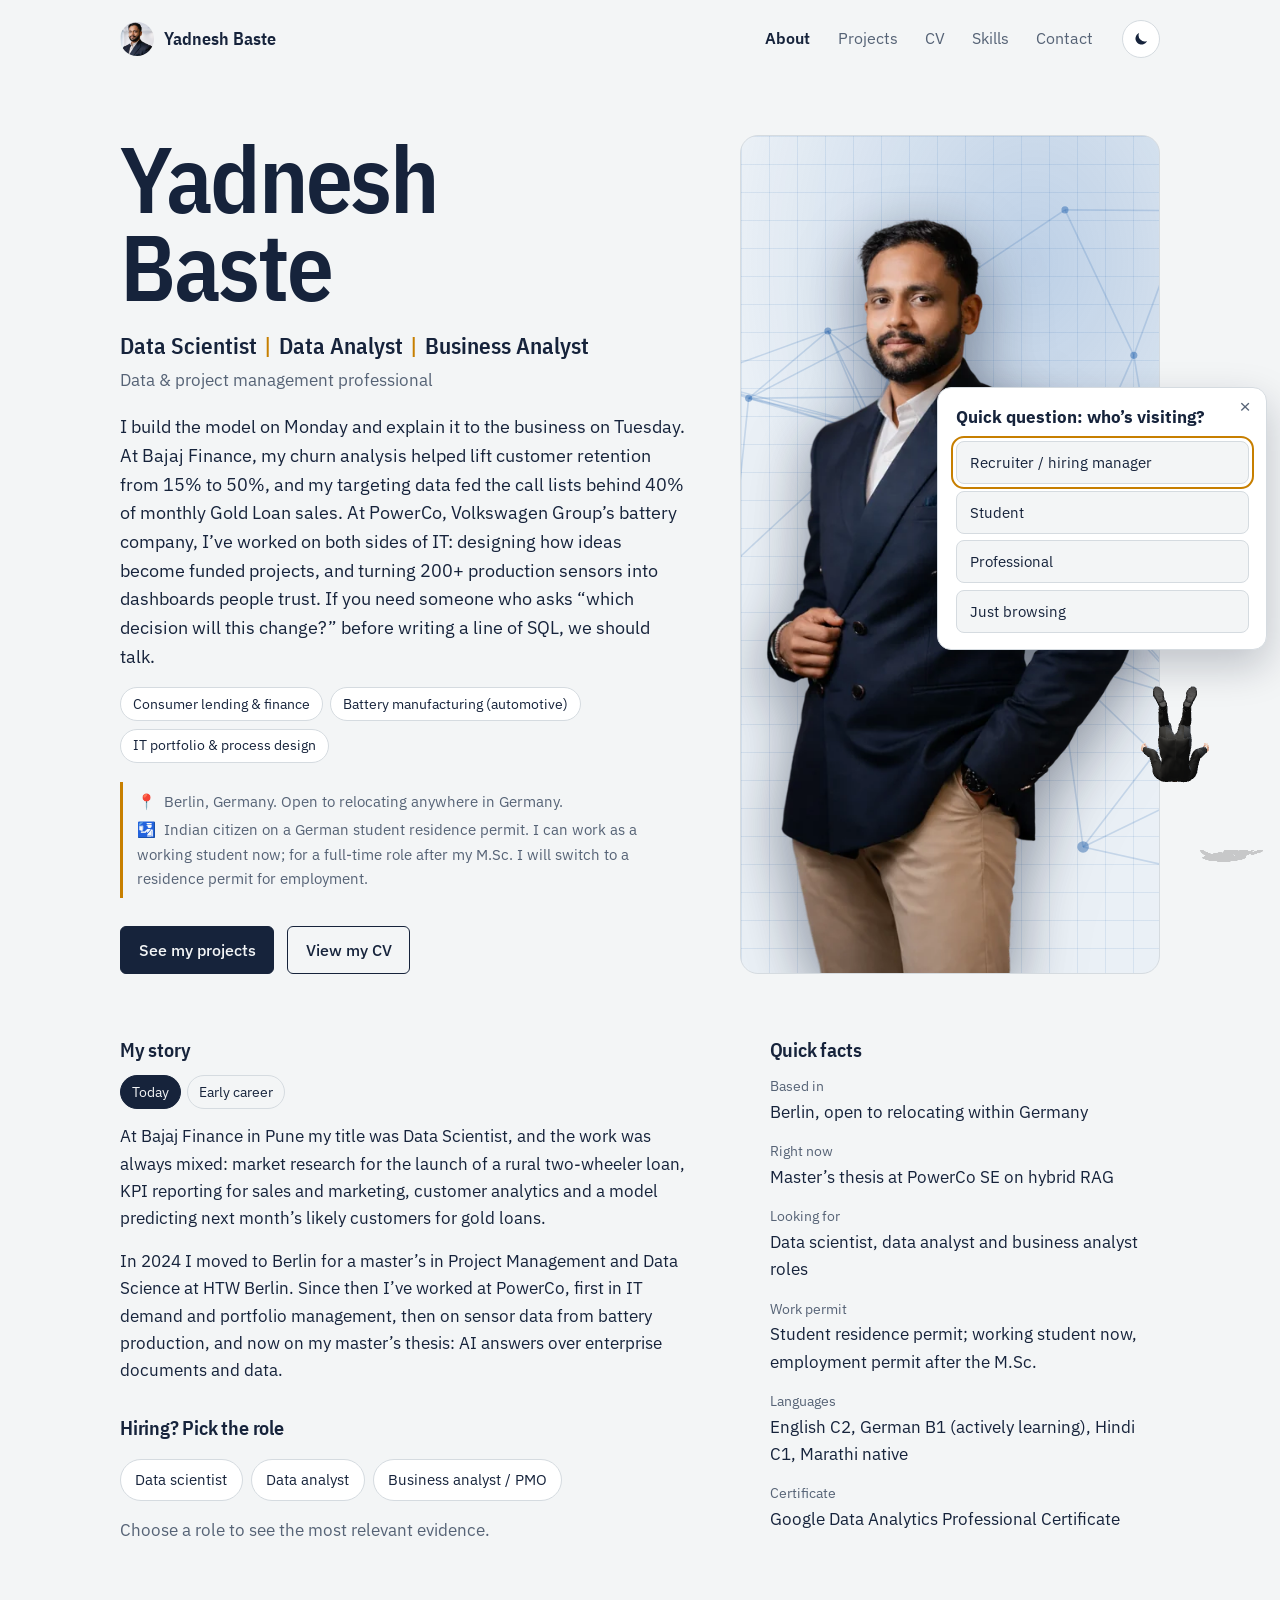
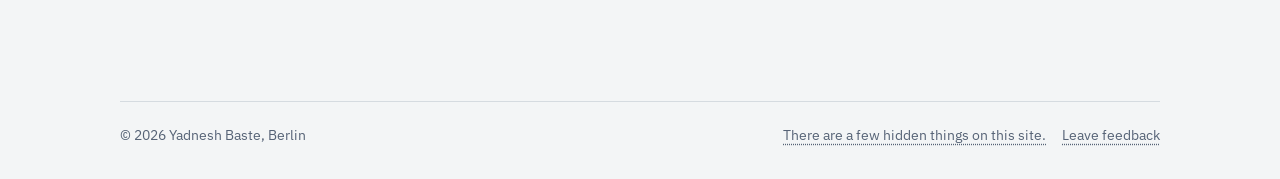
==== index.html @ 6037efb9 "Add files via upload" ====
<!doctype html>
<!--
   __   __ ___
   \ \ / /| _ )   yadnesh-baste.github.io
    \ V / | _ \   Designed and owned by Yadnesh Baste, Berlin, 2026.
     |_|  |___/   Curious? Press the backtick key ( ` ) on the page.
-->
<html lang="en">
<head>
<meta name="author" content="Yadnesh Baste">
<meta charset="utf-8">
<meta name="viewport" content="width=device-width, initial-scale=1, viewport-fit=cover">
<title>Yadnesh Baste – Data Scientist, Data Analyst, Business Analyst | Berlin</title>
<meta name="description" content="Portfolio of Yadnesh Baste: data analysis, machine learning and process design projects with code and case studies.">
<meta property="og:title" content="Yadnesh Baste – Data Scientist | Data & PM professional">
<meta property="og:description" content="Case studies in manufacturing quality, customer retention and IT process design.">
<link rel="icon" href="assets/yadnesh.jpg" type="image/jpeg">
<script src="assets/theme.js"></script>
<link rel="preconnect" href="https://fonts.googleapis.com"><link rel="preconnect" href="https://fonts.gstatic.com" crossorigin>
<link href="https://fonts.googleapis.com/css2?family=IBM+Plex+Sans+Condensed:wght@500;600&family=IBM+Plex+Sans:wght@400;500;600&display=swap" rel="stylesheet">
<link rel="stylesheet" href="assets/style.css">
</head>
<body>
<div class="wrap">
  <header class="top" id="top">
    <div class="top-row">
      <a class="home" href="#about" data-goto="about"><img src="assets/yadnesh.jpg" alt="" width="34" height="34"> <span>Yadnesh Baste</span></a>
      <button class="theme-btn" type="button" data-theme-toggle></button>
    </div>
    <nav class="tabs" role="tablist" aria-label="Sections">
      <button role="tab" id="t-about" aria-controls="about" aria-selected="true">About</button>
      <button role="tab" id="t-projects" aria-controls="projects" aria-selected="false" tabindex="-1">Projects</button>
      <button role="tab" id="t-cv" aria-controls="cv" aria-selected="false" tabindex="-1">CV</button>
      <button role="tab" id="t-skills" aria-controls="skills" aria-selected="false" tabindex="-1">Skills</button>
      <button role="tab" id="t-contact" aria-controls="contact" aria-selected="false" tabindex="-1">Contact</button>
    </nav>
  </header>
</div>

<!-- ============ ABOUT ============ -->
<main>
<div role="tabpanel" id="about" aria-labelledby="t-about">
  <div class="wrap">
    <div class="hero2">
      <div class="hero2-text">
        <h1>Yadnesh<br>Baste</h1>
        <p class="roles">Data Scientist <span>|</span> Data Analyst <span>|</span> Business Analyst</p>
        <p class="subtitle">Data &amp; project management professional</p>
        <p class="intro">I build the model on Monday and explain it to the business on Tuesday. At Bajaj Finance, my churn analysis helped lift customer retention from 15% to 50%, and my targeting data fed the call lists behind 40% of monthly Gold Loan sales. At PowerCo, Volkswagen Group’s battery company, I’ve worked on both sides of IT: designing how ideas become funded projects, and turning 200+ production sensors into dashboards people trust. If you need someone who asks “which decision will this change?” before writing a line of SQL, we should talk.</p>
        <ul class="sectors" aria-label="Industries I have worked in"><li>Consumer lending &amp; finance</li><li>Battery manufacturing (automotive)</li><li>IT portfolio &amp; process design</li></ul>
        <div class="whereabouts">
          <p><span class="ico" aria-hidden="true">📍</span>Berlin, Germany. Open to relocating anywhere in Germany.</p>
          <p><span class="ico" aria-hidden="true">🛂</span>Indian citizen on a German student residence permit. I can work as a working student now; for a full-time role after my M.Sc. I will switch to a residence permit for employment.</p>
        </div>
        <div class="hero-actions"><button class="btn primary" type="button" data-goto="projects">See my projects</button><button class="btn" type="button" data-goto="cv">View my CV</button></div>
      </div>
      <div class="hero2-photo" aria-hidden="false">
        <svg class="net" viewBox="0 0 400 520" aria-hidden="true" preserveAspectRatio="xMidYMid slice"></svg>
        <picture><source srcset="assets/yadnesh-cutout.webp" type="image/webp"><img src="assets/yadnesh-cutout.png" alt="Yadnesh Baste in a navy double-breasted blazer" width="438" height="900"></picture>
      </div>
    </div>

    <div class="about-grid">
      <div class="measure">
        <h3>My story</h3>
        <div class="chips story-tabs" role="group" aria-label="My story">
          <button type="button" aria-pressed="true" data-story="today">Today</button>
          <button type="button" aria-pressed="false" data-story="early">Early career</button>
        </div>
        <div class="story" data-story-panel="today">
          <p>At Bajaj Finance in Pune my title was Data Scientist, and the work was always mixed: market research for the launch of a rural two-wheeler loan, KPI reporting for sales and marketing, customer analytics and a model predicting next month’s likely customers for gold loans.</p>
          <p>In 2024 I moved to Berlin for a master’s in Project Management and Data Science at HTW Berlin. Since then I’ve worked at PowerCo, first in IT demand and portfolio management, then on sensor data from battery production, and now on my master’s thesis: AI answers over enterprise documents and data.</p>
        </div>
        <div class="story" data-story-panel="early" hidden>
          <p>I studied mechanical engineering at Savitribai Phule Pune University, where my favourite subjects were engineering mathematics and statistics. Plotting graphs for engineering projects is where it clicked: one good chart could explain in seconds what pages of calculations couldn’t. That curiosity about data visualisation and analytics took me to my first role as a data analyst at Bajaj Finance in 2021, where I grew into the Data Scientist role.</p>
        </div>
        <h3 style="margin-top:2rem">Hiring? Pick the role</h3>
        <div class="pill-row" id="roles">
          <button type="button" data-role="ds">Data scientist</button>
          <button type="button" data-role="da">Data analyst</button>
          <button type="button" data-role="ba">Business analyst / PMO</button>
        </div>
        <div class="recruiter-note" id="role-note" aria-live="polite"><p class="muted">Choose a role to see the most relevant evidence.</p></div>
      </div>
      <div>
        <h3>Quick facts</h3>
        <dl class="facts-list">
          <div><dt>Based in</dt><dd>Berlin, open to relocating within Germany</dd></div>
          <div><dt>Right now</dt><dd>Master’s thesis at PowerCo SE on hybrid RAG</dd></div>
          <div><dt>Looking for</dt><dd>Data scientist, data analyst and business analyst roles</dd></div>
          <div><dt>Work permit</dt><dd>Student residence permit; working student now, employment permit after the M.Sc.</dd></div>
          <div><dt>Languages</dt><dd>English C2, German B1 (actively learning), Hindi C1, Marathi native</dd></div>
          <div><dt>Certificate</dt><dd>Google Data Analytics Professional Certificate</dd></div>
        </dl>
      </div>
    </div>
  </div>
</div>

<!-- ============ PROJECTS ============ -->
<div role="tabpanel" id="projects" aria-labelledby="t-projects" hidden>
  <div class="wrap">
    <div class="panel-head"><h2>Projects</h2><p>Three case studies on public data. Code is available on request.</p>
      <div class="mode-toggle" role="group" aria-label="Explanation style"><span>Explain it</span><button type="button" data-mode-set="simple" aria-pressed="true">Simply</button><button type="button" data-mode-set="tech" aria-pressed="false">Technically</button></div></div>
    <article class="project">
      <div>
        <p class="kind">Machine learning for manufacturing quality</p>
        <h3><a href="projects/secom.html">Which production runs will fail? An honest test on 590 sensors</a></h3>
        <p data-mode="simple">A factory makes chips in batches, and about 1 in 15 batches fails the final check. Checking everything is expensive, so I built a ranking that tells the quality team which batches to check first. I tested it honestly, the way it would actually be used, and it finds failures about twice as fast as random checks.</p>
        <p data-mode="tech">Many published models for this dataset report over 90% accuracy, yet a model that passes every run is already 93% accurate. I rebuilt the problem the way a factory would face it: learn from past runs, predict the next ones.</p>
        <p class="result">Inspecting the riskiest 10% of runs catches 22% of failures, about twice the rate of random checks. A shuffled split would have overstated the model.</p>
        <div class="links"><a href="projects/secom.html">Read the case study</a><a href="mailto:yadneshgbaste@gmail.com?subject=Code%20access%20request%3A%20SECOM%20fault%20detection&body=Hi%20Yadnesh%2C%0A%0AI%27d%20like%20to%20see%20the%20code%20for%20%22SECOM%20fault%20detection%22.%0AMy%20GitHub%20username%3A%20%0ACompany%20/%20role%3A%20%0A%0AThanks%21" class="req">Request code access</a></div>
        <p class="tools">Python, pandas, scikit-learn, LightGBM, time-based validation</p>
      </div>
      <div class="figure" id="fig-secom" data-explain="Each line shows how many of the failing batches you would catch (up) if you inspected a given share of all batches, riskiest first (across). The dashed diagonal is random checking. The further a line bends above the diagonal, the better the model. The dotted amber line is the 10% point: inspecting 10% of batches catches about 22% of failures."></div>
    </article>

    <article class="project">
      <div>
        <p class="kind">Customer analytics for retention</p>
        <h3><a href="projects/churn.html">Who leaves a bank, and whom to call first</a></h3>
        <p data-mode="simple">A bank loses one in five customers a year. I found which customers are most likely to leave and why, and turned that into a call list. If the retention team can only call a fifth of customers, this list reaches about two thirds of the people who would otherwise leave.</p>
        <p data-mode="tech">Ten thousand retail-bank customers in France, Germany and Spain. I segmented churn, built a risk model and turned it into a call list a retention team could work through, the same question I worked on at Bajaj Finance.</p>
        <p class="result">Calling the riskiest 20% of customers reaches 65% of those who would leave. German customers churn at twice the rate of French and Spanish ones.</p>
        <div class="links"><a href="projects/churn.html">Open the interactive dashboard</a><a href="mailto:yadneshgbaste@gmail.com?subject=Code%20access%20request%3A%20Bank%20churn%20and%20retention&body=Hi%20Yadnesh%2C%0A%0AI%27d%20like%20to%20see%20the%20code%20for%20%22Bank%20churn%20and%20retention%22.%0AMy%20GitHub%20username%3A%20%0ACompany%20/%20role%3A%20%0A%0AThanks%21" class="req">Request code access</a></div>
        <p class="tools">Python, LightGBM, logistic regression, Power BI data model and DAX</p>
      </div>
      <div class="figure" id="fig-churn" data-explain="Across: the share of customers the retention team calls, starting with the highest predicted risk. Up: the share of customers who actually left that those calls would have reached. Calling at random follows the dashed diagonal. The marked point shows that calling the riskiest 20% reaches 65% of leavers."></div>
    </article>

    <article class="project">
      <div>
        <p class="kind">Business process design</p>
        <h3><a href="projects/process.html">From IT request to portfolio decision, modelled in BPMN 2.0</a></h3>
        <p data-mode="simple">Departments ask IT for more than it can afford. I drew the step-by-step process that decides which requests get funded: who checks what, when, and how the final decision is explained, so nothing gets lost and priorities are fair.</p>
        <p data-mode="tech">At PowerCo I designed a demand-to-portfolio process for IT requests from seven departments. This is a public, anonymised version of the pattern: who does what, where requests stall, and how priorities become transparent.</p>
        <p class="result">One intake, a completeness check before anyone estimates effort, and a scoring model the portfolio board can explain.</p>
        <div class="links"><a href="projects/process.html">Read the case study</a><a href="mailto:yadneshgbaste@gmail.com?subject=Code%20access%20request%3A%20IT%20demand%20process%20%28BPMN%29&body=Hi%20Yadnesh%2C%0A%0AI%27d%20like%20to%20see%20the%20code%20for%20%22IT%20demand%20process%20%28BPMN%29%22.%0AMy%20GitHub%20username%3A%20%0ACompany%20/%20role%3A%20%0A%0AThanks%21" class="req">Request code access</a></div>
        <p class="tools">BPMN 2.0, Camunda Modeler / bpmn.io, requirements analysis</p>
      </div>
      <a class="figure diagram" href="projects/process.html" data-explain="A BPMN process map. Each horizontal lane is a role (requester, demand management, IT architecture, portfolio board). Boxes are tasks, diamonds are decisions, circles are start and end. Follow the arrows from left to right to see how a request becomes a funded project or is parked with a review date."><img src="assets/demand-to-portfolio.svg" alt="BPMN diagram of the IT demand to portfolio decision process with four lanes"></a>
    </article>

    <p class="muted measure" style="margin-top:1.5rem">In progress: question answering over documents and SQL with cited sources, the topic of my master's thesis, rebuilt on public data.</p>
  </div>
</div>

<!-- ============ CV ============ -->
<div role="tabpanel" id="cv" aria-labelledby="t-cv" hidden>
  <div class="wrap">
    <div class="panel-head"><h2>CV</h2><p>Mixed roles across data science, analysis and project management. Filter to the side you're hiring for.</p>
      <div class="cv-actions"><a class="btn primary" href="assets/Baste_Yadnesh_CV.pdf" download>Download CV (PDF)</a><button class="btn" type="button" onclick="window.print()">Print this page</button></div>
    </div>
    <div class="cv-block">
      <h3>Experience</h3>
      <div class="chips cv-filter" role="group" aria-label="Filter experience">
        <button type="button" aria-pressed="true" data-track="all">Everything</button>
        <button type="button" aria-pressed="false" data-track="data">Data and AI</button>
        <button type="button" aria-pressed="false" data-track="pm">Project and process</button>
      </div>
      <ol class="timeline" id="cv-list">
        <li><div class="when">09/2026 – today</div><div>
          <h3>Master's thesis, Data and AI solutions</h3><p class="org">PowerCo SE, Volkswagen Group's battery company, Salzgitter</p>
          <ul><li data-track="data">Building a hybrid retrieval (RAG) framework that answers enterprise questions from both documents and SQL data, using Databricks, LangGraph and vector search.</li></ul></div></li>
        <li><div class="when">03/2026 – 08/2026</div><div>
          <h3>Data analytics intern</h3><p class="org">PowerCo SE, alongside the M.Sc.</p>
          <ul><li data-track="data">Organised data from 200+ machine sensors across battery production stages into a data model in Databricks.</li>
              <li data-track="data">Checked machine readiness by cross-validating sensor data, for example that a machine's running meter only ever increases.</li>
              <li data-track="data">Built Grafana and Power BI dashboards showing that all machines are operating well.</li></ul></div></li>
        <li><div class="when">09/2025 – 02/2026</div><div>
          <h3>IT demand and portfolio management intern</h3><p class="org">PowerCo SE, alongside the M.Sc.</p>
          <ul><li data-track="pm">Designed the Digital Lifecycle (DPL) process in BPMN 2.0 and a change process for updating it.</li>
              <li data-track="pm">Collected and assessed 15+ IT demands with stakeholders from 7 departments and placed them in the budget by priority.</li>
              <li data-track="pm">Consolidated budget reporting for management and aligned with project owners to keep the portfolio within plan.</li>
              <li data-track="pm">Acted as product owner for ServiceNow: release testing, backlog refinement, Scrum refinements and retrospectives.</li>
              <li data-track="pm">Created training for product owners on the DPL process, including an AI-assisted interactive version.</li></ul></div></li>
        <li><div class="when">10/2021 – 07/2024</div><div>
          <h3>Data Scientist</h3><p class="org">Bajaj Finance Ltd, Indian non-banking finance company (consumer and gold loans), Pune</p>
          <ul><li data-track="pm">Ran market research for the launch of a rural two-wheeler loan across 2+ Indian states: competitor and sales analysis, management reporting.</li>
              <li data-track="data">Built the reporting framework and KPIs that gave sales and marketing full visibility after the launch.</li>
              <li data-track="data">Raised customer retention from 15% to 50% through churn and drop-off analysis and targeted retention initiatives.</li>
              <li data-track="data">Supplied the cold-calling data behind 40% of monthly Gold Loan sales, and built a model predicting next month's likely customers.</li>
              <li data-track="pm">Planned marketing campaigns by customer data and geography: an average 13% gain in new customers, 2022–2024.</li>
              <li data-track="data">Automated 80% of reporting with Databricks workflows, Power BI and Tableau; migrated 300+ tables from the data warehouse to the data lake.</li>
              <li data-track="pm">Trained 3 junior colleagues to keep these projects running.</li></ul></div></li>
      </ol>
    </div>
    <div class="cv-block">
      <h3>Education</h3>
      <div class="edu">
        <div><span class="when">10/2024 – today</span><span><b>M.Sc. Project Management and Data Science</b>, HTW Berlin<br><span class="muted">Projects: machine-learning classification of faulty semiconductor runs (SECOM); obstacle detection and a digital twin on the RailSem dataset.</span></span></div>
        <div><span class="when">2017 – 2021</span><span><b>B.E. Mechanical Engineering</b>, Savitribai Phule Pune University, India</span></div>
      </div>
    </div>
    <div class="cv-block">
      <h3>Certificate and languages</h3>
      <p>Google Data Analytics Professional Certificate</p>
      <p class="muted">English C2, German B1 (actively learning), Hindi C1, Marathi native</p>
    </div>
    <div class="signature"><img src="assets/signature.png" alt="Signature of Yadnesh Baste" width="141" height="64"><p class="small muted" style="margin:.4rem 0 0">Berlin, 2026</p></div>
  </div>
</div>

<!-- ============ SKILLS ============ -->
<div role="tabpanel" id="skills" aria-labelledby="t-skills" hidden>
  <div class="wrap">
    <div class="panel-head"><h2>Skills</h2><p>Select a skill to see where I've used it.</p></div>
    <div class="skill-detail" id="skill-detail" aria-live="polite"><span class="muted">No skill selected yet.</span></div>
    <div class="skill-groups" id="skill-groups"></div>
  </div>
</div>

<!-- ============ CONTACT ============ -->
<div role="tabpanel" id="contact" aria-labelledby="t-contact" hidden>
  <div class="wrap">
    <div class="panel-head"><h2>Let's talk</h2><p>I'm looking for data analyst, data scientist and business analyst roles in Germany, and I'm happy to relocate.</p></div>
    <div class="contact-grid">
      <button class="card" type="button" id="copy-email"><small>Email, select to copy</small><span>yadneshgbaste@gmail.com</span></button>
      <a href="https://www.linkedin.com/in/yadneshbaste"><small>LinkedIn</small><span>linkedin.com/in/yadneshbaste</span></a>
      <a href="https://github.com/yadnesh-baste"><small>GitHub</small><span>github.com/yadnesh-baste</span></a>
      <a href="assets/Baste_Yadnesh_CV.pdf" download><small>CV</small><span>Download PDF</span></a>
    </div>
  </div>
</div>
</main>
<div class="wrap"><footer class="site-foot"><span>© 2026 Yadnesh Baste, Berlin</span><span><button type="button" id="egg-hint" title="A small hint">There are a few hidden things on this site.</button> <button type="button" id="open-feedback">Leave feedback</button></span></footer></div>
<div class="toast" id="toast" role="status"></div>

<script src="assets/charts.js"></script>
<script src="assets/secom-data.js"></script>
<script src="assets/churn-data.js"></script>
<script src="assets/config.js"></script>
<script src="assets/site.js"></script>
<script src="assets/explain.js"></script>
<script src="assets/feedback.js"></script>
<script src="assets/eggs.js"></script>
<script src="assets/vendor/three.min.js"></script>
<script src="assets/vendor/RoomEnvironment.js"></script>
<script src="assets/vendor/GLTFLoader.js"></script>
<script src="assets/vendor/meshopt_decoder.js"></script>
<script src="assets/avatar3d.js"></script>
<script src="assets/avatar-dock.js"></script>
<script>document.getElementById("egg-hint").addEventListener("click",()=>{const t=document.getElementById("toast");t.textContent="Hint: type hi, tap the little 3D me three times, or press the backtick key.";t.classList.add("show");setTimeout(()=>t.classList.remove("show"),3500);});</script>
</body>
</html>
---- assets/style.css ----
:root {
  --paper: #F3F5F6; --surface: #FFFFFF; --ink: #16233B; --slate: #566376; --rule: #D5DBE0; --faint: #E9EDF0;
  --signal: #C77F00; --signal-soft: #F6E3BF; --blue: #1F5FAD; --teal: #2E8B7A; --diagram-bg: #FFFFFF;
  --display: "IBM Plex Sans Condensed", "Arial Narrow", "Roboto Condensed", sans-serif;
  --body: "IBM Plex Sans", "Segoe UI", Roboto, Helvetica, Arial, sans-serif;
  color-scheme: light;
  box-sizing: border-box; padding-top: env(safe-area-inset-top, 0px); padding-bottom: env(safe-area-inset-bottom, 0px);
}
@media (prefers-color-scheme: dark) {
  :root:not([data-theme="light"]) {
    --paper: #0E1520; --surface: #152031; --ink: #E4E9F0; --slate: #9AA6B5; --rule: #2A3647; --faint: #1B2738;
    --signal: #EBA83C; --signal-soft: #3A2E17; --blue: #74AEF2; --teal: #5CC2AE; --diagram-bg: #F3F5F6; color-scheme: dark;
  }
}
:root[data-theme="dark"] {
  --paper: #0E1520; --surface: #152031; --ink: #E4E9F0; --slate: #9AA6B5; --rule: #2A3647; --faint: #1B2738;
  --signal: #EBA83C; --signal-soft: #3A2E17; --blue: #74AEF2; --teal: #5CC2AE; --diagram-bg: #F3F5F6; color-scheme: dark;
}
*, *::before, *::after { box-sizing: inherit; }
html { scroll-padding-top: env(safe-area-inset-top, 0px); -webkit-text-size-adjust: 100%; }
body { margin: 0; background: var(--paper); color: var(--ink); font: 400 1.0625rem/1.6 var(--body); }
img, svg { max-width: 100%; }
a { color: var(--blue); text-underline-offset: 0.18em; text-decoration-thickness: 1px; }
a:hover { text-decoration-thickness: 2px; }
:focus-visible { outline: 2px solid var(--signal); outline-offset: 3px; border-radius: 2px; }
.wrap { max-width: 1120px; margin: 0 auto; padding: 0 clamp(1.1rem, 4vw, 2.5rem); }
.measure { max-width: 68ch; }
h1, h2, h3 { font-family: var(--display); font-weight: 600; line-height: 1.1; margin: 0; letter-spacing: -0.01em; }
h2 { font-size: clamp(1.7rem, 3.2vw, 2.3rem); margin-bottom: 1.4rem; }
h3 { font-size: 1.35rem; line-height: 1.2; }
p { margin: 0 0 1rem; }
.muted { color: var(--slate); }
.small { font-size: 0.9rem; }

/* Top bar */
.top { display: flex; justify-content: space-between; align-items: center; padding: 1.2rem 0; gap: 1rem; flex-wrap: wrap; }
.top .home { font-family: var(--display); font-weight: 600; font-size: 1.1rem; color: var(--ink); text-decoration: none; }
.top nav { display: flex; gap: 1.4rem; flex-wrap: wrap; }
.top nav a { color: var(--slate); text-decoration: none; font-size: 0.95rem; }
.top nav a:hover { color: var(--ink); }

/* Hero */
.hero { display: grid; grid-template-columns: 1fr auto; gap: 2rem; align-items: end; padding: clamp(2rem, 7vw, 5rem) 0 2rem; }
.hero h1 { font-size: clamp(3rem, 9vw, 6.4rem); line-height: 0.95; letter-spacing: -0.025em; }
.hero .lede { font-size: clamp(1.15rem, 2vw, 1.4rem); line-height: 1.45; margin-top: 1.4rem; max-width: 34ch; }
.hero .role { font-family: var(--display); font-size: 1.15rem; color: var(--slate); margin-top: 0.8rem; }
.hero img { width: 132px; height: 132px; border-radius: 50%; object-fit: cover; border: 3px solid var(--surface); box-shadow: 0 0 0 1px var(--rule); }
.cta { display: flex; gap: 0.8rem; flex-wrap: wrap; margin-top: 1.8rem; }
.btn { display: inline-block; padding: 0.65rem 1.1rem; border-radius: 6px; font-weight: 500; text-decoration: none; font-size: 0.98rem; border: 1px solid var(--ink); color: var(--ink); }
.btn.primary { background: var(--ink); color: var(--paper); }
.btn:hover { text-decoration: none; filter: brightness(1.1); }

/* Signal strip */
.strip { margin: 1rem 0 0; border-top: 1px solid var(--rule); border-bottom: 1px solid var(--rule); background: var(--surface); }
.strip svg { display: block; width: 100%; height: clamp(120px, 18vw, 190px); }
.strip .trace { fill: none; stroke: var(--slate); stroke-width: 1; vector-effect: non-scaling-stroke; opacity: 0.75; }
.strip .fail { stroke: var(--signal); stroke-width: 2; vector-effect: non-scaling-stroke; }
.strip-caption { display: flex; justify-content: space-between; gap: 1rem; flex-wrap: wrap; padding: 0.7rem 0 0; font-size: 0.9rem; color: var(--slate); }
.dot { display: inline-block; width: 10px; height: 10px; background: var(--signal); border-radius: 2px; margin-right: 0.35rem; vertical-align: -1px; }
@media (prefers-reduced-motion: no-preference) {
  .strip .trace { stroke-dasharray: 1; stroke-dashoffset: 1; animation: draw 2.4s ease-out forwards; }
  .strip .fail { opacity: 0; animation: show 0.6s ease-out 2.1s forwards; }
  @keyframes draw { to { stroke-dashoffset: 0; } }
  @keyframes show { to { opacity: 1; } }
}

section { padding: clamp(3rem, 7vw, 5rem) 0 0; }

/* Projects */
.project { display: grid; grid-template-columns: minmax(0, 1fr) minmax(0, 1.15fr); gap: clamp(1.5rem, 4vw, 3.5rem); padding: 2.2rem 0; border-top: 1px solid var(--rule); align-items: center; }
.project:last-child { border-bottom: 1px solid var(--rule); }
.project .kind { color: var(--slate); font-size: 0.92rem; margin-bottom: 0.5rem; }
.project h3 { font-size: clamp(1.45rem, 2.4vw, 1.8rem); margin-bottom: 0.8rem; }
.project h3 a { color: inherit; text-decoration: none; }
.project h3 a:hover { text-decoration: underline; }
.project .result { border-left: 3px solid var(--signal); padding-left: 0.9rem; margin: 1rem 0; }
.links { display: flex; gap: 1.2rem; flex-wrap: wrap; font-size: 0.98rem; }
.tools { color: var(--slate); font-size: 0.9rem; margin-top: 0.8rem; }
.figure { background: var(--surface); border: 1px solid var(--rule); border-radius: 8px; padding: 1rem; }
.figure.diagram { background: var(--diagram-bg); }

/* Experience timeline: a real sequence */
.timeline { list-style: none; margin: 0; padding: 0; }
.timeline li { display: grid; grid-template-columns: 9.5rem 1fr; gap: 1.5rem; padding: 1.3rem 0; border-top: 1px solid var(--rule); }
.timeline .when { color: var(--slate); font-size: 0.95rem; padding-top: 0.15rem; }
.timeline h3 { font-size: 1.2rem; }
.timeline .org { color: var(--slate); margin: 0.15rem 0 0.6rem; }
.timeline ul { margin: 0; padding-left: 1.1rem; }
.timeline ul li { display: list-item; border: 0; padding: 0.15rem 0; }

.toolkit { display: grid; grid-template-columns: repeat(auto-fit, minmax(230px, 1fr)); gap: 1.6rem 2.5rem; }
.toolkit h3 { font-size: 1.05rem; margin-bottom: 0.35rem; }
.toolkit p { color: var(--slate); margin: 0; }

footer { padding: 4rem 0 3rem; margin-top: 4rem; border-top: 1px solid var(--rule); }
footer .contact { display: flex; gap: 1.6rem; flex-wrap: wrap; margin-top: 1rem; }

/* Case study pages */
.case-head { padding: clamp(2rem, 6vw, 4rem) 0 1.5rem; }
.case-head h1 { font-size: clamp(2.2rem, 6vw, 3.8rem); line-height: 1; max-width: 18ch; }
.case-head .lede { font-size: 1.2rem; max-width: 60ch; margin-top: 1.1rem; }
.facts { display: grid; grid-template-columns: repeat(auto-fit, minmax(170px, 1fr)); gap: 1rem; margin: 1.8rem 0 0; padding: 1.2rem 0; border-top: 1px solid var(--rule); border-bottom: 1px solid var(--rule); }
.facts dt { color: var(--slate); font-size: 0.88rem; }
.facts dd { margin: 0.15rem 0 0; font-weight: 500; }
.case h2 { font-size: 1.7rem; margin: 3rem 0 1rem; }
.case .grid2 { display: grid; grid-template-columns: repeat(auto-fit, minmax(300px, 1fr)); gap: 1.5rem; }
.callout { background: var(--signal-soft); border-radius: 8px; padding: 1.1rem 1.3rem; margin: 1.5rem 0; }
.callout p:last-child { margin: 0; }
.scroll-x { overflow-x: auto; }
table { border-collapse: collapse; width: 100%; font-size: 0.96rem; }
th, td { text-align: left; padding: 0.55rem 0.8rem; border-bottom: 1px solid var(--rule); white-space: nowrap; }
th { color: var(--slate); font-weight: 500; }
td.num, th.num { text-align: right; font-variant-numeric: tabular-nums; }
tr.best td { font-weight: 600; }
.next { display: flex; justify-content: space-between; gap: 1rem; flex-wrap: wrap; margin-top: 3rem; padding-top: 1.2rem; border-top: 1px solid var(--rule); }

/* Charts */
.chart { width: 100%; height: auto; display: block; overflow: visible; }
.chart text { fill: var(--slate); font: 12px var(--body); }
.chart .axis { stroke: var(--rule); }
.chart .grid { stroke: var(--faint); }
.chart .ref { stroke: var(--rule); stroke-dasharray: 4 4; fill: none; }
.chart .line { fill: none; stroke-width: 2; }
.chart .title { fill: var(--ink); font-weight: 600; font-size: 13px; }
.chart .lbl { fill: var(--ink); font-weight: 600; }

/* Dashboard */
.dash { background: var(--surface); border: 1px solid var(--rule); border-radius: 10px; padding: clamp(1rem, 3vw, 1.6rem); }
.filters { display: flex; flex-wrap: wrap; gap: 1rem 1.6rem; margin-bottom: 1.2rem; }
.filters fieldset { border: 0; padding: 0; margin: 0; }
.filters legend { font-size: 0.85rem; color: var(--slate); margin-bottom: 0.3rem; }
.chips { display: flex; gap: 0.35rem; flex-wrap: wrap; }
.chips button { font: inherit; font-size: 0.88rem; padding: 0.3rem 0.7rem; border-radius: 999px; border: 1px solid var(--rule); background: transparent; color: var(--ink); cursor: pointer; }
.chips button[aria-pressed="true"] { background: var(--ink); color: var(--paper); border-color: var(--ink); }
.kpis { display: flex; gap: 2.5rem; flex-wrap: wrap; margin: 0.5rem 0 1.2rem; }
.kpis div { font-size: 0.88rem; color: var(--slate); }
.kpis b { display: block; font-family: var(--display); font-size: 2rem; color: var(--ink); font-weight: 600; }
.panels { display: grid; grid-template-columns: repeat(auto-fit, minmax(260px, 1fr)); gap: 1.5rem; }
.slider { margin-top: 1.4rem; padding-top: 1.2rem; border-top: 1px solid var(--rule); }
.slider input { width: 100%; max-width: 420px; accent-color: var(--blue); }
.slider output { font-weight: 600; }

/* Process scorer */
.weights { display: grid; grid-template-columns: repeat(auto-fit, minmax(200px, 1fr)); gap: 1rem 1.5rem; margin-bottom: 1rem; }
.weights label { font-size: 0.9rem; color: var(--slate); display: block; }
.weights input { width: 100%; accent-color: var(--blue); }
.bar { height: 8px; background: var(--blue); border-radius: 4px; display: inline-block; vertical-align: middle; }

@media (max-width: 760px) {
  .hero { grid-template-columns: 1fr; }
  .hero img { order: -1; width: 96px; height: 96px; }
  .project { grid-template-columns: 1fr; }
  .timeline li { grid-template-columns: 1fr; gap: 0.3rem; }
  .kpis { gap: 1.5rem; }
}

/* ---------- v2: header, tabs, theme switch, avatar ---------- */
.top { position: sticky; top: env(safe-area-inset-top, 0px); z-index: 20; background: var(--paper); border-bottom: 1px solid transparent; }
body::before { content: ""; position: fixed; inset: 0 0 auto; height: env(safe-area-inset-top, 0px); z-index: 10; background: var(--paper); }
.top.scrolled { border-bottom-color: var(--rule); }
.top .home { display: flex; align-items: center; gap: 0.6rem; }
.top .home svg, .top .home img { width: 34px; height: 34px; border-radius: 50%; }
.top-right { display: flex; align-items: center; gap: 1rem; }
.theme-btn { width: 38px; height: 38px; border-radius: 50%; border: 1px solid var(--rule); background: var(--surface); color: var(--ink); cursor: pointer; display: grid; place-items: center; padding: 0; flex: none; }
.theme-btn svg { width: 18px; height: 18px; fill: none; stroke: currentColor; stroke-width: 1.8; stroke-linecap: round; }
.theme-btn .ico-moon { fill: currentColor; stroke: none; }
.theme-btn .ico-sun, :root[data-theme="dark"] .theme-btn .ico-moon { display: none; }
:root[data-theme="dark"] .theme-btn .ico-sun { display: block; }
.theme-btn:hover { border-color: var(--slate); }

.tabs { display: flex; gap: 0.25rem; overflow-x: auto; scrollbar-width: none; }
.tabs::-webkit-scrollbar { display: none; }
.tabs [role="tab"] { font: inherit; font-size: 0.97rem; background: none; border: 0; color: var(--slate); padding: 0.45rem 0.8rem; border-radius: 6px; cursor: pointer; white-space: nowrap; text-decoration: none; position: relative; }
.tabs [role="tab"]:hover { color: var(--ink); background: var(--faint); }
.tabs [role="tab"][aria-selected="true"] { color: var(--ink); font-weight: 600; }
.tabs [role="tab"][aria-selected="true"]::after { content: ""; position: absolute; left: 0.8rem; right: 0.8rem; bottom: -2px; height: 2px; background: var(--signal); border-radius: 2px; }
[role="tabpanel"] { padding-bottom: 3rem; }
[role="tabpanel"][hidden] { display: none; }
@media (prefers-reduced-motion: no-preference) {
  [role="tabpanel"].enter { animation: panel 0.28s ease-out; }
  @keyframes panel { from { opacity: 0; transform: translateY(6px); } to { opacity: 1; transform: none; } }
}
.panel-head { padding: clamp(2rem, 5vw, 3.2rem) 0 1.4rem; }
.panel-head h2 { font-size: clamp(2rem, 5vw, 3rem); margin: 0 0 0.6rem; }
.panel-head p { color: var(--slate); max-width: 60ch; margin: 0; }

/* Avatar switch */
.portrait { display: flex; flex-direction: column; align-items: center; gap: 0.6rem; }
.portrait .frame { width: 150px; height: 150px; border-radius: 50%; overflow: hidden; box-shadow: 0 0 0 1px var(--rule), 0 0 0 5px var(--surface); }
.portrait .frame img, .portrait .frame svg { width: 100%; height: 100%; display: block; object-fit: cover; }
.portrait .frame [hidden] { display: none; }
.linklike { font: inherit; font-size: 0.85rem; color: var(--blue); background: none; border: 0; cursor: pointer; text-decoration: underline; text-underline-offset: 0.18em; padding: 0.2rem; }

/* About */
.about-grid { display: grid; grid-template-columns: minmax(0, 1.5fr) minmax(0, 1fr); gap: clamp(1.5rem, 5vw, 4rem); padding-top: 3rem; }
.about-grid h3 { font-size: 1.25rem; margin: 0 0 0.8rem; }
.facts-list { margin: 0; display: grid; gap: 0.9rem; }
.facts-list dt { color: var(--slate); font-size: 0.86rem; }
.facts-list dd { margin: 0.1rem 0 0; }
.pill-row { display: flex; flex-wrap: wrap; gap: 0.5rem; margin-top: 1.2rem; }
.pill-row button { font: inherit; font-size: 0.92rem; padding: 0.5rem 0.9rem; border-radius: 999px; border: 1px solid var(--rule); background: var(--surface); color: var(--ink); cursor: pointer; }
.pill-row button:hover { border-color: var(--slate); }

/* CV */
.cv-actions { display: flex; gap: 0.8rem; flex-wrap: wrap; margin-top: 1.2rem; }
.cv-block { margin-top: 2.6rem; }
.cv-block > h3 { font-size: 1.3rem; margin-bottom: 0.4rem; }
.cv-filter { display: flex; gap: 0.4rem; flex-wrap: wrap; margin: 0.4rem 0 0.6rem; }
.timeline li[data-track].dim { opacity: 0.35; }
.edu { display: grid; gap: 1rem; }
.edu div { display: grid; grid-template-columns: 9.5rem 1fr; gap: 1.5rem; padding-top: 1rem; border-top: 1px solid var(--rule); }
.edu .when { color: var(--slate); font-size: 0.95rem; }

/* Skills */
.skill-groups { display: grid; grid-template-columns: repeat(auto-fit, minmax(270px, 1fr)); gap: 1.4rem; }
.skill-groups section { padding: 0; background: var(--surface); border: 1px solid var(--rule); border-radius: 10px; padding: 1.2rem 1.3rem; }
.skill-groups h3 { font-size: 1.1rem; margin-bottom: 0.8rem; }
.skill-groups ul { list-style: none; margin: 0; padding: 0; display: flex; flex-wrap: wrap; gap: 0.4rem; }
.skill-groups li button { font: inherit; font-size: 0.88rem; padding: 0.3rem 0.7rem; border-radius: 6px; border: 1px solid var(--rule); background: var(--paper); color: var(--ink); cursor: pointer; }
.skill-groups li button[aria-pressed="true"] { background: var(--ink); color: var(--paper); border-color: var(--ink); }
.skill-detail { margin-top: 1.4rem; min-height: 3.2rem; border-left: 3px solid var(--signal); padding: 0.3rem 0 0.3rem 1rem; }
.skill-detail b { display: block; }

/* Contact */
.contact-grid { display: grid; grid-template-columns: repeat(auto-fit, minmax(240px, 1fr)); gap: 1rem; }
.contact-grid a, .contact-grid button.card { display: block; text-align: left; font: inherit; background: var(--surface); border: 1px solid var(--rule); border-radius: 10px; padding: 1.1rem 1.2rem; color: var(--ink); text-decoration: none; cursor: pointer; }
.contact-grid a:hover, .contact-grid button.card:hover { border-color: var(--slate); }
.contact-grid small { display: block; color: var(--slate); font-size: 0.85rem; }
.contact-grid span { color: var(--blue); }
.toast { position: fixed; left: 50%; bottom: calc(1.5rem + env(safe-area-inset-bottom, 0px)); transform: translateX(-50%); background: var(--ink); color: var(--paper); padding: 0.6rem 1rem; border-radius: 8px; font-size: 0.92rem; opacity: 0; pointer-events: none; transition: opacity 0.2s; z-index: 30; }
.toast.show { opacity: 1; }

@media (max-width: 760px) {
  .top { flex-wrap: nowrap; padding: 0.8rem 0 0.4rem; flex-direction: column; align-items: stretch; gap: 0.5rem; }
  .top-row { display: flex; justify-content: space-between; align-items: center; }
  .tabs { margin: 0 -0.4rem; }
  .about-grid { grid-template-columns: 1fr; }
  .edu div { grid-template-columns: 1fr; gap: 0.2rem; }
}
@media (min-width: 761px) { .top-row { display: contents; } }
@media print {
  .top, .strip, .strip-caption, .cv-actions, .cv-filter, .theme-btn, [role="tabpanel"]:not(#cv) { display: none !important; }
  #cv { display: block !important; } body { background: #fff; color: #000; }
}
.tabs a { font-size: 0.97rem; color: var(--slate); padding: 0.45rem 0.8rem; border-radius: 6px; white-space: nowrap; text-decoration: none; }
.tabs a:hover { color: var(--ink); background: var(--faint); }
@media (min-width: 761px) {
  .top .tabs { margin-left: auto; order: 1; }
  .top .theme-btn { order: 2; }
}
.hero-actions { display: flex; gap: 0.8rem; flex-wrap: wrap; margin-top: 1.8rem; }
.recruiter-note { margin-top: 1rem; min-height: 4.5rem; }
.pill-row button[aria-pressed="true"] { background: var(--ink); color: var(--paper); border-color: var(--ink); }
.portrait .frame img { border: 0; box-shadow: none; border-radius: 0; }
@media (max-width: 760px) { .hero .portrait { order: -1; align-items: flex-start; } .portrait .frame { width: 104px; height: 104px; } }
.tabs a[aria-current="page"] { color: var(--ink); font-weight: 600; }
.btn { background: transparent; font: inherit; font-weight: 500; font-size: 0.98rem; cursor: pointer; }
.btn.primary { background: var(--ink); }
.top nav.tabs { flex-wrap: nowrap; gap: 0.1rem; }
@media (max-width: 760px) { .tabs [role="tab"], .tabs a { padding: 0.45rem 0.6rem; font-size: 0.95rem; } }
.skill-detail { margin: 0 0 1.4rem; }

/* ---------- Easter eggs ---------- */
.egg-term { position: fixed; right: 1rem; bottom: calc(1rem + env(safe-area-inset-bottom, 0px)); width: min(560px, calc(100vw - 2rem)); background: #0D1420; color: #D7E3F0; border-radius: 10px; box-shadow: 0 18px 50px rgba(5, 12, 25, 0.45); z-index: 40; font: 13.5px/1.5 "IBM Plex Mono", ui-monospace, Menlo, Consolas, monospace; display: none; overflow: hidden; border: 1px solid #263243; }
.egg-term.open { display: block; }
@media (prefers-reduced-motion: no-preference) { .egg-term.open { animation: panel 0.22s ease-out; } }
.egg-bar { display: flex; justify-content: space-between; align-items: center; padding: 0.45rem 0.8rem; background: #162133; color: #8FA3BA; }
.egg-bar button { background: none; border: 0; color: #8FA3BA; font-size: 1.2rem; cursor: pointer; line-height: 1; }
.egg-out { margin: 0; padding: 0.8rem; height: 240px; overflow: auto; white-space: pre-wrap; font: inherit; }
.egg-line { display: flex; gap: 0.5rem; padding: 0.5rem 0.8rem 0.8rem; color: #EBA83C; }
.egg-line input { flex: 1; background: transparent; border: 0; color: #fff; font: inherit; outline: none; }
.egg-bubble { position: absolute; top: -0.4rem; right: calc(100% - 1rem); width: 210px; background: var(--ink); color: var(--paper); padding: 0.7rem 0.9rem; border-radius: 12px 12px 2px 12px; font-size: 0.9rem; opacity: 0; transform: translateY(6px); transition: opacity 0.25s, transform 0.25s; pointer-events: none; z-index: 5; }
.egg-bubble.show { opacity: 1; transform: none; pointer-events: auto; }
.egg-bubble button { display: block; margin-top: 0.4rem; font: inherit; font-size: 0.85rem; background: none; border: 0; color: var(--signal); padding: 0; cursor: pointer; text-decoration: underline; }
@media (prefers-reduced-motion: no-preference) {
  .egg-wave { animation: wave 0.9s ease-in-out; transform-origin: 50% 90%; }
  @keyframes wave { 0%, 100% { transform: rotate(0); } 20% { transform: rotate(-10deg); } 40% { transform: rotate(9deg); } 60% { transform: rotate(-6deg); } 80% { transform: rotate(4deg); } }
}
@media (max-width: 760px) { .egg-bubble { right: auto; left: 120px; top: 0; border-radius: 12px 12px 12px 2px; } }
.signature { margin-top: 2.6rem; padding-top: 1.2rem; border-top: 1px solid var(--rule); }
.signature img { height: 64px; width: auto; display: block; }
:root[data-theme="dark"] .signature img { filter: invert(1) brightness(1.6); }
.site-foot { border-top: 1px solid var(--rule); padding: 1.4rem 0 2rem; color: var(--slate); font-size: 0.88rem; display: flex; justify-content: space-between; gap: 1rem; flex-wrap: wrap; }
.site-foot button { font: inherit; background: none; border: 0; color: var(--slate); cursor: pointer; padding: 0; text-decoration: underline dotted; text-underline-offset: 0.2em; }

/* ---------- 3D avatar ---------- */
.av-dock { position: fixed; right: max(0.6rem, env(safe-area-inset-right, 0px)); bottom: calc(0.4rem + env(safe-area-inset-bottom, 0px)); width: 190px; height: 235px; z-index: 35; transition: transform 0.35s ease, opacity 0.35s ease; }
.av-dock.off { transform: translateY(120%); opacity: 0; pointer-events: none; }
.av-canvas { position: absolute; inset: 0; cursor: pointer; }
.av-canvas canvas { width: 100% !important; height: 100% !important; display: block; }
.av-min { position: absolute; top: 4px; right: 4px; width: 26px; height: 26px; border-radius: 50%; border: 1px solid var(--rule); background: var(--surface); color: var(--slate); cursor: pointer; line-height: 1; opacity: 0; transition: opacity 0.2s; z-index: 2; }
.av-dock:hover .av-min, .av-min:focus-visible { opacity: 1; }
.av-reopen { position: fixed; right: 1rem; bottom: calc(1rem + env(safe-area-inset-bottom, 0px)); width: 46px; height: 46px; border-radius: 50%; border: 1px solid var(--rule); background: var(--surface); font-size: 1.3rem; cursor: pointer; z-index: 35; display: none; box-shadow: 0 4px 14px rgba(10, 20, 40, 0.15); }
.av-reopen.on { display: block; }
.av-bubble { position: absolute; transform: translate(-50%, calc(-100% + 6px)) scale(0.9); background: var(--ink); color: var(--paper); padding: 0.45rem 0.75rem; border-radius: 14px; font-size: 0.85rem; line-height: 1.3; max-width: 200px; width: max-content; text-align: center; opacity: 0; pointer-events: none; transition: opacity 0.2s, transform 0.25s; z-index: 3; }
.av-bubble::after { content: ""; position: absolute; left: 50%; bottom: -6px; margin-left: -6px; border: 6px solid transparent; border-bottom: 0; border-top-color: var(--ink); }
.av-bubble.show { opacity: 1; transform: translate(-50%, -100%) scale(1); }
.egg-term { right: auto; left: 1rem; }
@media (max-width: 760px) { .av-dock { width: 120px; height: 150px; } .av-bubble { font-size: 0.78rem; max-width: 150px; } .av-min { opacity: 1; } }
@media print { .av-dock, .av-reopen { display: none !important; } }

/* ---------- v4: hero with photo, roles, explanations, feedback ---------- */
.hero2 { display: grid; grid-template-columns: minmax(0, 1.15fr) minmax(0, 0.85fr); gap: clamp(1.5rem, 4vw, 3.5rem); align-items: stretch; padding: clamp(1.5rem, 5vw, 3.5rem) 0 1rem; }
.hero2 h1 { font-size: clamp(3rem, 8vw, 5.8rem); line-height: 0.95; letter-spacing: -0.025em; }
.roles { font-family: var(--display); font-size: clamp(1.15rem, 2vw, 1.45rem); font-weight: 600; margin: 1rem 0 0.2rem; color: var(--ink); }
.roles span { color: var(--signal); font-weight: 500; padding: 0 0.15rem; }
.subtitle { color: var(--slate); font-size: 1.05rem; margin: 0 0 1.2rem; }
.intro { font-size: clamp(1.02rem, 1.4vw, 1.12rem); line-height: 1.6; max-width: 60ch; }
.sectors { list-style: none; padding: 0; margin: 1rem 0; display: flex; flex-wrap: wrap; gap: 0.45rem; }
.sectors li { font-size: 0.88rem; padding: 0.3rem 0.75rem; border-radius: 999px; background: var(--surface); border: 1px solid var(--rule); }
.whereabouts { border-left: 3px solid var(--signal); padding: 0.2rem 0 0.2rem 0.9rem; margin: 1.2rem 0 0.4rem; color: var(--slate); font-size: 0.95rem; max-width: 62ch; }
.whereabouts p { margin: 0.25rem 0; } .whereabouts .ico { margin-right: 0.45rem; }
.hero2-photo { position: relative; border-radius: 18px; overflow: hidden; min-height: 460px; background:
  radial-gradient(120% 80% at 70% 15%, color-mix(in srgb, var(--blue) 22%, transparent), transparent 60%),
  linear-gradient(var(--grid) 1px, transparent 1px) 0 0 / 28px 28px,
  linear-gradient(90deg, var(--grid) 1px, transparent 1px) 0 0 / 28px 28px,
  var(--photo-bg); border: 1px solid var(--rule); }
:root { --grid: rgba(31, 95, 173, 0.10); --photo-bg: #eaf0f6; }
:root[data-theme="dark"] { --grid: rgba(116, 174, 242, 0.12); --photo-bg: #111b2a; }
@media (prefers-color-scheme: dark) { :root:not([data-theme="light"]) { --grid: rgba(116, 174, 242, 0.12); --photo-bg: #111b2a; } }
.hero2-photo .net { position: absolute; inset: 0; width: 100%; height: 100%; }
.hero2-photo .net line { stroke: var(--blue); stroke-opacity: 0.18; stroke-width: 1; }
.hero2-photo .net circle { fill: var(--blue); fill-opacity: 0.45; } .hero2-photo .net circle.hot { fill: var(--signal); fill-opacity: 0.85; }
@media (prefers-reduced-motion: no-preference) { .hero2-photo .net circle.hot { animation: pulse 2.6s ease-in-out infinite; } @keyframes pulse { 50% { fill-opacity: 0.25; } } }
.hero2-photo picture, .hero2-photo img { position: absolute; bottom: 0; left: 50%; transform: translateX(-50%); height: 95%; width: auto; max-width: none; object-fit: contain; filter: drop-shadow(0 18px 30px rgba(10, 20, 40, 0.25)); }
@media (max-width: 860px) { .hero2 { grid-template-columns: 1fr; } .hero2-photo { min-height: 420px; order: -1; } }
.story-tabs { margin: 0.2rem 0 0.9rem; }
.mode-toggle { display: inline-flex; align-items: center; gap: 0.3rem; margin-top: 1rem; padding: 0.25rem; border: 1px solid var(--rule); border-radius: 999px; background: var(--surface); }
.mode-toggle span { font-size: 0.85rem; color: var(--slate); padding: 0 0.5rem; }
.mode-toggle button { font: inherit; font-size: 0.88rem; border: 0; background: none; color: var(--ink); padding: 0.35rem 0.85rem; border-radius: 999px; cursor: pointer; }
.mode-toggle button[aria-pressed="true"] { background: var(--ink); color: var(--paper); }
:root[data-mode="simple"] [data-mode="tech"], :root[data-mode="tech"] [data-mode="simple"] { display: none !important; }
.plain { background: var(--surface); border: 1px solid var(--rule); border-radius: 10px; padding: 1.1rem 1.3rem; margin: 1rem 0; }
.plain h2 { margin-top: 0 !important; font-size: 1.3rem !important; }
.explain-wrap { position: relative; }
.explain-btn { position: absolute; top: 0.5rem; right: 0.5rem; z-index: 3; font: inherit; font-size: 0.8rem; padding: 0.3rem 0.65rem; border-radius: 999px; border: 1px solid var(--rule); background: var(--paper); color: var(--blue); cursor: pointer; }
.explain-btn:hover, .explain-btn[aria-expanded="true"] { border-color: var(--blue); }
.explain-pop { position: absolute; top: 2.6rem; right: 0.5rem; z-index: 4; width: min(320px, 90%); background: var(--ink); color: var(--paper); border-radius: 10px; padding: 0.9rem 1rem; font-size: 0.9rem; line-height: 1.45; box-shadow: 0 12px 30px rgba(10, 20, 40, 0.25); }
.explain-pop p { margin: 0.35rem 0 0; } .explain-pop b { color: var(--signal); }
.explain-x { position: absolute; top: 0.3rem; right: 0.5rem; background: none; border: 0; color: inherit; font-size: 1.1rem; cursor: pointer; }
@media (prefers-reduced-motion: no-preference) { .explain-pop:not([hidden]) { animation: panel 0.2s ease-out; } }
a.req::before { content: "🔒 "; }
.fb-card { position: fixed; right: max(0.8rem, env(safe-area-inset-right, 0px)); bottom: calc(250px + env(safe-area-inset-bottom, 0px)); width: min(330px, calc(100vw - 1.6rem)); background: var(--surface); color: var(--ink); border: 1px solid var(--rule); border-radius: 14px; padding: 1rem 1.1rem; z-index: 38; box-shadow: 0 16px 40px rgba(10, 20, 40, 0.22); }
.fb-card b { display: block; margin-bottom: 0.6rem; padding-right: 1.4rem; }
.fb-opts { display: grid; gap: 0.4rem; }
.fb-opts button { font: inherit; font-size: 0.92rem; text-align: left; padding: 0.55rem 0.8rem; border-radius: 8px; border: 1px solid var(--rule); background: var(--paper); color: var(--ink); cursor: pointer; }
.fb-opts button:hover { border-color: var(--blue); }
.fb-card label { display: block; font-size: 0.82rem; color: var(--slate); margin: 0.5rem 0 0.25rem; }
.fb-card textarea, .fb-card input { width: 100%; font: inherit; font-size: 0.92rem; padding: 0.5rem 0.6rem; border-radius: 8px; border: 1px solid var(--rule); background: var(--paper); color: var(--ink); }
.fb-row { display: flex; gap: 0.5rem; margin-top: 0.7rem; } .fb-row .btn { padding: 0.45rem 0.9rem; font-size: 0.9rem; }
.fb-privacy { font-size: 0.75rem; color: var(--slate); margin: 0.6rem 0 0; }
.fb-x { position: absolute; top: 0.4rem; right: 0.6rem; background: none; border: 0; color: var(--slate); font-size: 1.2rem; cursor: pointer; }
@media (max-width: 760px) { .fb-card { bottom: calc(165px + env(safe-area-inset-bottom, 0px)); } }
.site-foot span button + button { margin-left: 0.8rem; }
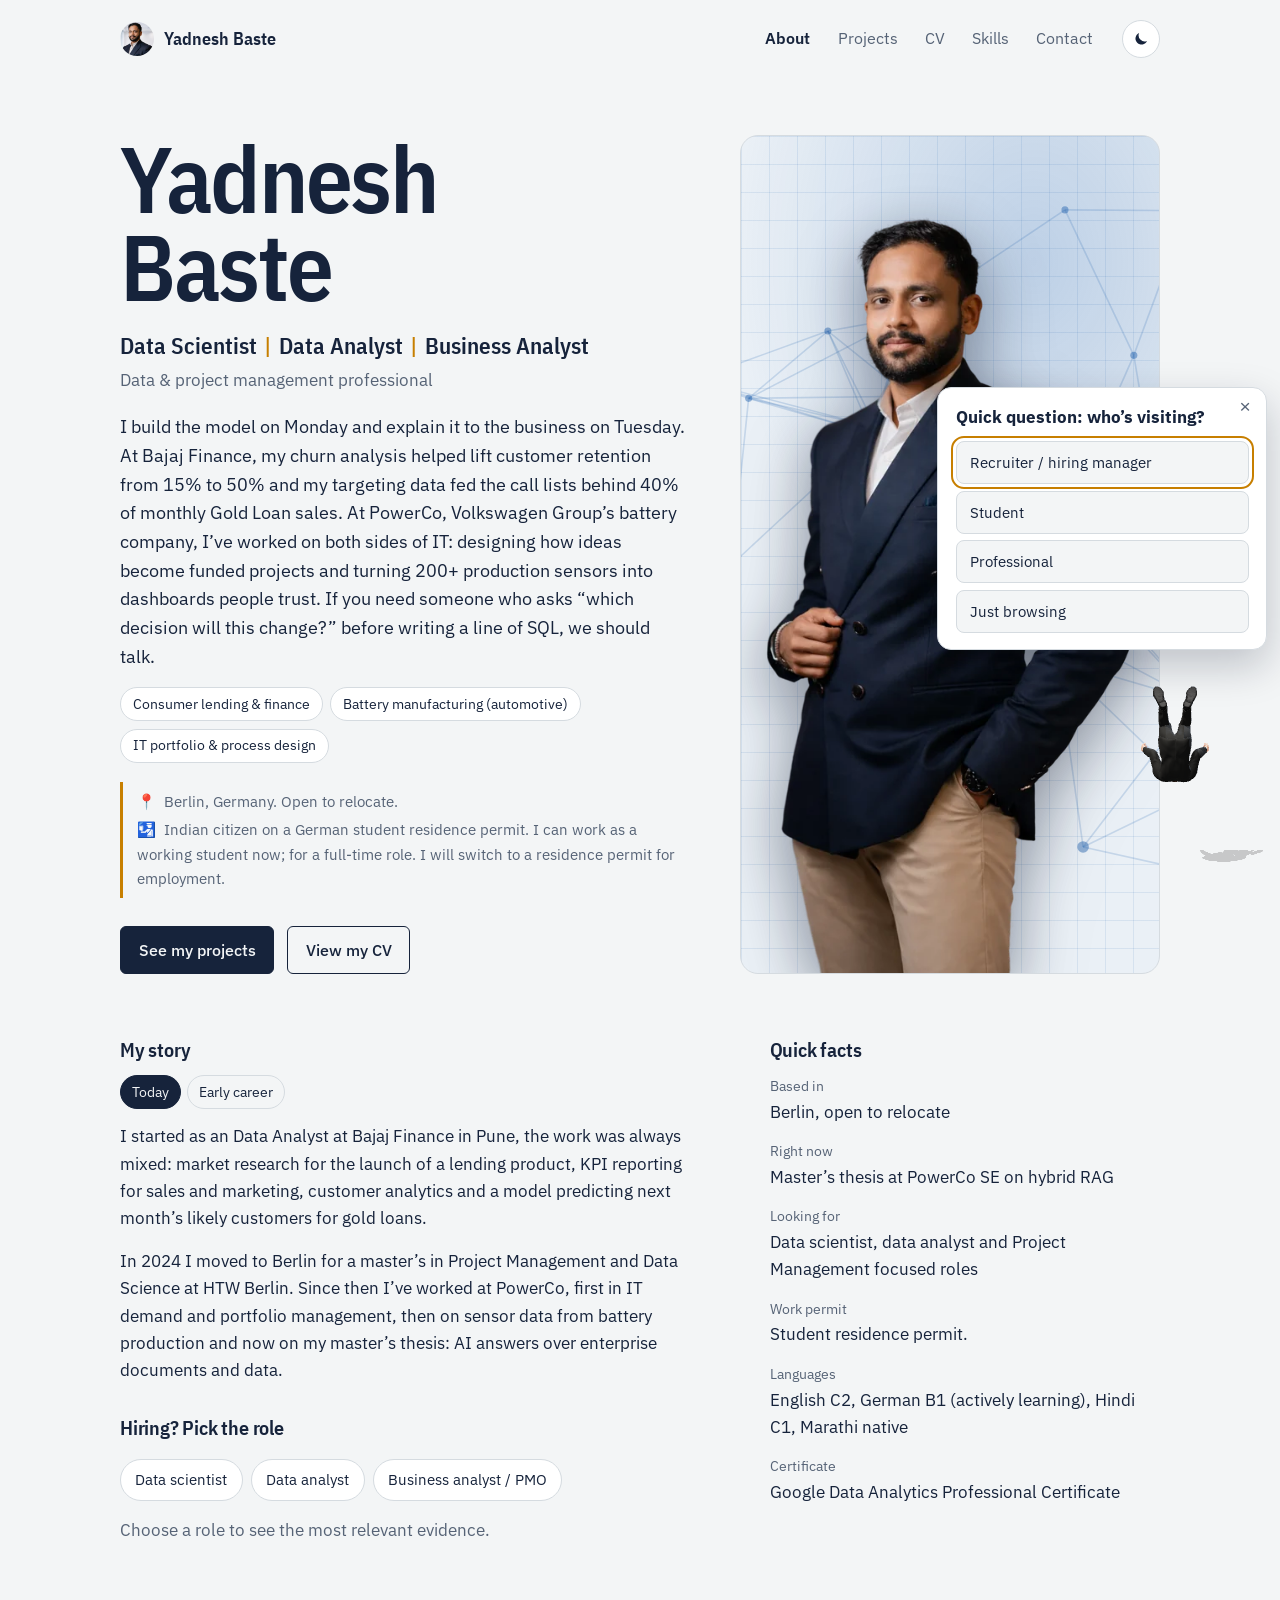
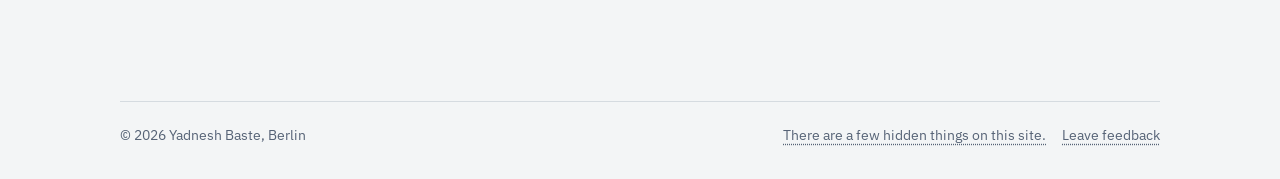
==== commit 61792a6b: "Update index.html" ====
--- a/index.html
+++ b/index.html
@@ -46,11 +46,11 @@
         <h1>Yadnesh<br>Baste</h1>
         <p class="roles">Data Scientist <span>|</span> Data Analyst <span>|</span> Business Analyst</p>
         <p class="subtitle">Data &amp; project management professional</p>
-        <p class="intro">I build the model on Monday and explain it to the business on Tuesday. At Bajaj Finance, my churn analysis helped lift customer retention from 15% to 50%, and my targeting data fed the call lists behind 40% of monthly Gold Loan sales. At PowerCo, Volkswagen Group’s battery company, I’ve worked on both sides of IT: designing how ideas become funded projects, and turning 200+ production sensors into dashboards people trust. If you need someone who asks “which decision will this change?” before writing a line of SQL, we should talk.</p>
+        <p class="intro">I build the model on Monday and explain it to the business on Tuesday. At Bajaj Finance, my churn analysis helped lift customer retention from 15% to 50% and my targeting data fed the call lists behind 40% of monthly Gold Loan sales. At PowerCo, Volkswagen Group’s battery company, I’ve worked on both sides of IT: designing how ideas become funded projects and turning 200+ production sensors into dashboards people trust. If you need someone who asks “which decision will this change?” before writing a line of SQL, we should talk.</p>
         <ul class="sectors" aria-label="Industries I have worked in"><li>Consumer lending &amp; finance</li><li>Battery manufacturing (automotive)</li><li>IT portfolio &amp; process design</li></ul>
         <div class="whereabouts">
-          <p><span class="ico" aria-hidden="true">📍</span>Berlin, Germany. Open to relocating anywhere in Germany.</p>
-          <p><span class="ico" aria-hidden="true">🛂</span>Indian citizen on a German student residence permit. I can work as a working student now; for a full-time role after my M.Sc. I will switch to a residence permit for employment.</p>
+          <p><span class="ico" aria-hidden="true">📍</span>Berlin, Germany. Open to relocate.</p>
+          <p><span class="ico" aria-hidden="true">🛂</span>Indian citizen on a German student residence permit. I can work as a working student now; for a full-time role. I will switch to a residence permit for employment.</p>
         </div>
         <div class="hero-actions"><button class="btn primary" type="button" data-goto="projects">See my projects</button><button class="btn" type="button" data-goto="cv">View my CV</button></div>
       </div>
@@ -68,11 +68,11 @@
           <button type="button" aria-pressed="false" data-story="early">Early career</button>
         </div>
         <div class="story" data-story-panel="today">
-          <p>At Bajaj Finance in Pune my title was Data Scientist, and the work was always mixed: market research for the launch of a rural two-wheeler loan, KPI reporting for sales and marketing, customer analytics and a model predicting next month’s likely customers for gold loans.</p>
-          <p>In 2024 I moved to Berlin for a master’s in Project Management and Data Science at HTW Berlin. Since then I’ve worked at PowerCo, first in IT demand and portfolio management, then on sensor data from battery production, and now on my master’s thesis: AI answers over enterprise documents and data.</p>
+          <p>I started as an Data Analyst at Bajaj Finance in Pune, the work was always mixed: market research for the launch of a lending product, KPI reporting for sales and marketing, customer analytics and a model predicting next month’s likely customers for gold loans.</p>
+          <p>In 2024 I moved to Berlin for a master’s in Project Management and Data Science at HTW Berlin. Since then I’ve worked at PowerCo, first in IT demand and portfolio management, then on sensor data from battery production and now on my master’s thesis: AI answers over enterprise documents and data.</p>
         </div>
         <div class="story" data-story-panel="early" hidden>
-          <p>I studied mechanical engineering at Savitribai Phule Pune University, where my favourite subjects were engineering mathematics and statistics. Plotting graphs for engineering projects is where it clicked: one good chart could explain in seconds what pages of calculations couldn’t. That curiosity about data visualisation and analytics took me to my first role as a data analyst at Bajaj Finance in 2021, where I grew into the Data Scientist role.</p>
+          <p>I studied mechanical engineering at Savitribai Phule Pune University, with focus on engineering mathematics and statistics. Plotting graphs for engineering projects is where it clicked: one good chart could explain in seconds what pages of calculations couldn’t. That curiosity about data visualisation and analytics took me to my first role as a data analyst at Bajaj Finance in 2021, where I grew into the Data Scientist role.</p>
         </div>
         <h3 style="margin-top:2rem">Hiring? Pick the role</h3>
         <div class="pill-row" id="roles">
@@ -85,10 +85,10 @@
       <div>
         <h3>Quick facts</h3>
         <dl class="facts-list">
-          <div><dt>Based in</dt><dd>Berlin, open to relocating within Germany</dd></div>
+          <div><dt>Based in</dt><dd>Berlin, open to relocate</dd></div>
           <div><dt>Right now</dt><dd>Master’s thesis at PowerCo SE on hybrid RAG</dd></div>
-          <div><dt>Looking for</dt><dd>Data scientist, data analyst and business analyst roles</dd></div>
-          <div><dt>Work permit</dt><dd>Student residence permit; working student now, employment permit after the M.Sc.</dd></div>
+          <div><dt>Looking for</dt><dd>Data scientist, data analyst and Project Management focused roles</dd></div>
+          <div><dt>Work permit</dt><dd>Student residence permit.</dd></div>
           <div><dt>Languages</dt><dd>English C2, German B1 (actively learning), Hindi C1, Marathi native</dd></div>
           <div><dt>Certificate</dt><dd>Google Data Analytics Professional Certificate</dd></div>
         </dl>
@@ -106,7 +106,7 @@
       <div>
         <p class="kind">Machine learning for manufacturing quality</p>
         <h3><a href="projects/secom.html">Which production runs will fail? An honest test on 590 sensors</a></h3>
-        <p data-mode="simple">A factory makes chips in batches, and about 1 in 15 batches fails the final check. Checking everything is expensive, so I built a ranking that tells the quality team which batches to check first. I tested it honestly, the way it would actually be used, and it finds failures about twice as fast as random checks.</p>
+        <p data-mode="simple">A factory makes chips in batches and about 1 in 15 batches fails the final check. Checking everything is expensive, so I built a ranking that tells the quality team which batches to check first. I tested it honestly, the way it would actually be used and it finds failures about twice as fast as random checks.</p>
         <p data-mode="tech">Many published models for this dataset report over 90% accuracy, yet a model that passes every run is already 93% accurate. I rebuilt the problem the way a factory would face it: learn from past runs, predict the next ones.</p>
         <p class="result">Inspecting the riskiest 10% of runs catches 22% of failures, about twice the rate of random checks. A shuffled split would have overstated the model.</p>
         <div class="links"><a href="projects/secom.html">Read the case study</a><a href="mailto:yadneshgbaste@gmail.com?subject=Code%20access%20request%3A%20SECOM%20fault%20detection&body=Hi%20Yadnesh%2C%0A%0AI%27d%20like%20to%20see%20the%20code%20for%20%22SECOM%20fault%20detection%22.%0AMy%20GitHub%20username%3A%20%0ACompany%20/%20role%3A%20%0A%0AThanks%21" class="req">Request code access</a></div>
@@ -118,8 +118,8 @@
     <article class="project">
       <div>
         <p class="kind">Customer analytics for retention</p>
-        <h3><a href="projects/churn.html">Who leaves a bank, and whom to call first</a></h3>
-        <p data-mode="simple">A bank loses one in five customers a year. I found which customers are most likely to leave and why, and turned that into a call list. If the retention team can only call a fifth of customers, this list reaches about two thirds of the people who would otherwise leave.</p>
+        <h3><a href="projects/churn.html">Who leaves a bank and whom to call first</a></h3>
+        <p data-mode="simple">A bank loses one in five customers a year. I found which customers are most likely to leave and why and turned that into a call list. If the retention team can only call a fifth of customers, this list reaches about two thirds of the people who would otherwise leave.</p>
         <p data-mode="tech">Ten thousand retail-bank customers in France, Germany and Spain. I segmented churn, built a risk model and turned it into a call list a retention team could work through, the same question I worked on at Bajaj Finance.</p>
         <p class="result">Calling the riskiest 20% of customers reaches 65% of those who would leave. German customers churn at twice the rate of French and Spanish ones.</p>
         <div class="links"><a href="projects/churn.html">Open the interactive dashboard</a><a href="mailto:yadneshgbaste@gmail.com?subject=Code%20access%20request%3A%20Bank%20churn%20and%20retention&body=Hi%20Yadnesh%2C%0A%0AI%27d%20like%20to%20see%20the%20code%20for%20%22Bank%20churn%20and%20retention%22.%0AMy%20GitHub%20username%3A%20%0ACompany%20/%20role%3A%20%0A%0AThanks%21" class="req">Request code access</a></div>
@@ -132,9 +132,9 @@
       <div>
         <p class="kind">Business process design</p>
         <h3><a href="projects/process.html">From IT request to portfolio decision, modelled in BPMN 2.0</a></h3>
-        <p data-mode="simple">Departments ask IT for more than it can afford. I drew the step-by-step process that decides which requests get funded: who checks what, when, and how the final decision is explained, so nothing gets lost and priorities are fair.</p>
-        <p data-mode="tech">At PowerCo I designed a demand-to-portfolio process for IT requests from seven departments. This is a public, anonymised version of the pattern: who does what, where requests stall, and how priorities become transparent.</p>
-        <p class="result">One intake, a completeness check before anyone estimates effort, and a scoring model the portfolio board can explain.</p>
+        <p data-mode="simple">Departments ask IT for more than it can afford. I drew the step-by-step process that decides which requests get funded: who checks what, when and how the final decision is explained, so nothing gets lost and priorities are fair.</p>
+        <p data-mode="tech">At PowerCo I designed a demand-to-portfolio process for IT requests from seven departments. This is a public, anonymised version of the pattern: who does what, where requests stall and how priorities become transparent.</p>
+        <p class="result">One intake, a completeness check before anyone estimates effort and a scoring model the portfolio board can explain.</p>
         <div class="links"><a href="projects/process.html">Read the case study</a><a href="mailto:yadneshgbaste@gmail.com?subject=Code%20access%20request%3A%20IT%20demand%20process%20%28BPMN%29&body=Hi%20Yadnesh%2C%0A%0AI%27d%20like%20to%20see%20the%20code%20for%20%22IT%20demand%20process%20%28BPMN%29%22.%0AMy%20GitHub%20username%3A%20%0ACompany%20/%20role%3A%20%0A%0AThanks%21" class="req">Request code access</a></div>
         <p class="tools">BPMN 2.0, Camunda Modeler / bpmn.io, requirements analysis</p>
       </div>
@@ -179,7 +179,7 @@
           <ul><li data-track="pm">Ran market research for the launch of a rural two-wheeler loan across 2+ Indian states: competitor and sales analysis, management reporting.</li>
               <li data-track="data">Built the reporting framework and KPIs that gave sales and marketing full visibility after the launch.</li>
               <li data-track="data">Raised customer retention from 15% to 50% through churn and drop-off analysis and targeted retention initiatives.</li>
-              <li data-track="data">Supplied the cold-calling data behind 40% of monthly Gold Loan sales, and built a model predicting next month's likely customers.</li>
+              <li data-track="data">Supplied the cold-calling data behind 40% of monthly Gold Loan sales and built a model predicting next month's likely customers.</li>
               <li data-track="pm">Planned marketing campaigns by customer data and geography: an average 13% gain in new customers, 2022–2024.</li>
               <li data-track="data">Automated 80% of reporting with Databricks workflows, Power BI and Tableau; migrated 300+ tables from the data warehouse to the data lake.</li>
               <li data-track="pm">Trained 3 junior colleagues to keep these projects running.</li></ul></div></li>
@@ -213,7 +213,7 @@
 <!-- ============ CONTACT ============ -->
 <div role="tabpanel" id="contact" aria-labelledby="t-contact" hidden>
   <div class="wrap">
-    <div class="panel-head"><h2>Let's talk</h2><p>I'm looking for data analyst, data scientist and business analyst roles in Germany, and I'm happy to relocate.</p></div>
+    <div class="panel-head"><h2>Let's talk</h2><p>I'm looking for data analyst, data scientist and business analyst roles in Germany and I'm happy to relocate.</p></div>
     <div class="contact-grid">
       <button class="card" type="button" id="copy-email"><small>Email, select to copy</small><span>yadneshgbaste@gmail.com</span></button>
       <a href="https://www.linkedin.com/in/yadneshbaste"><small>LinkedIn</small><span>linkedin.com/in/yadneshbaste</span></a>
@@ -242,4 +242,4 @@
 <script src="assets/avatar-dock.js"></script>
 <script>document.getElementById("egg-hint").addEventListener("click",()=>{const t=document.getElementById("toast");t.textContent="Hint: type hi, tap the little 3D me three times, or press the backtick key.";t.classList.add("show");setTimeout(()=>t.classList.remove("show"),3500);});</script>
 </body>
-</html>+</html>
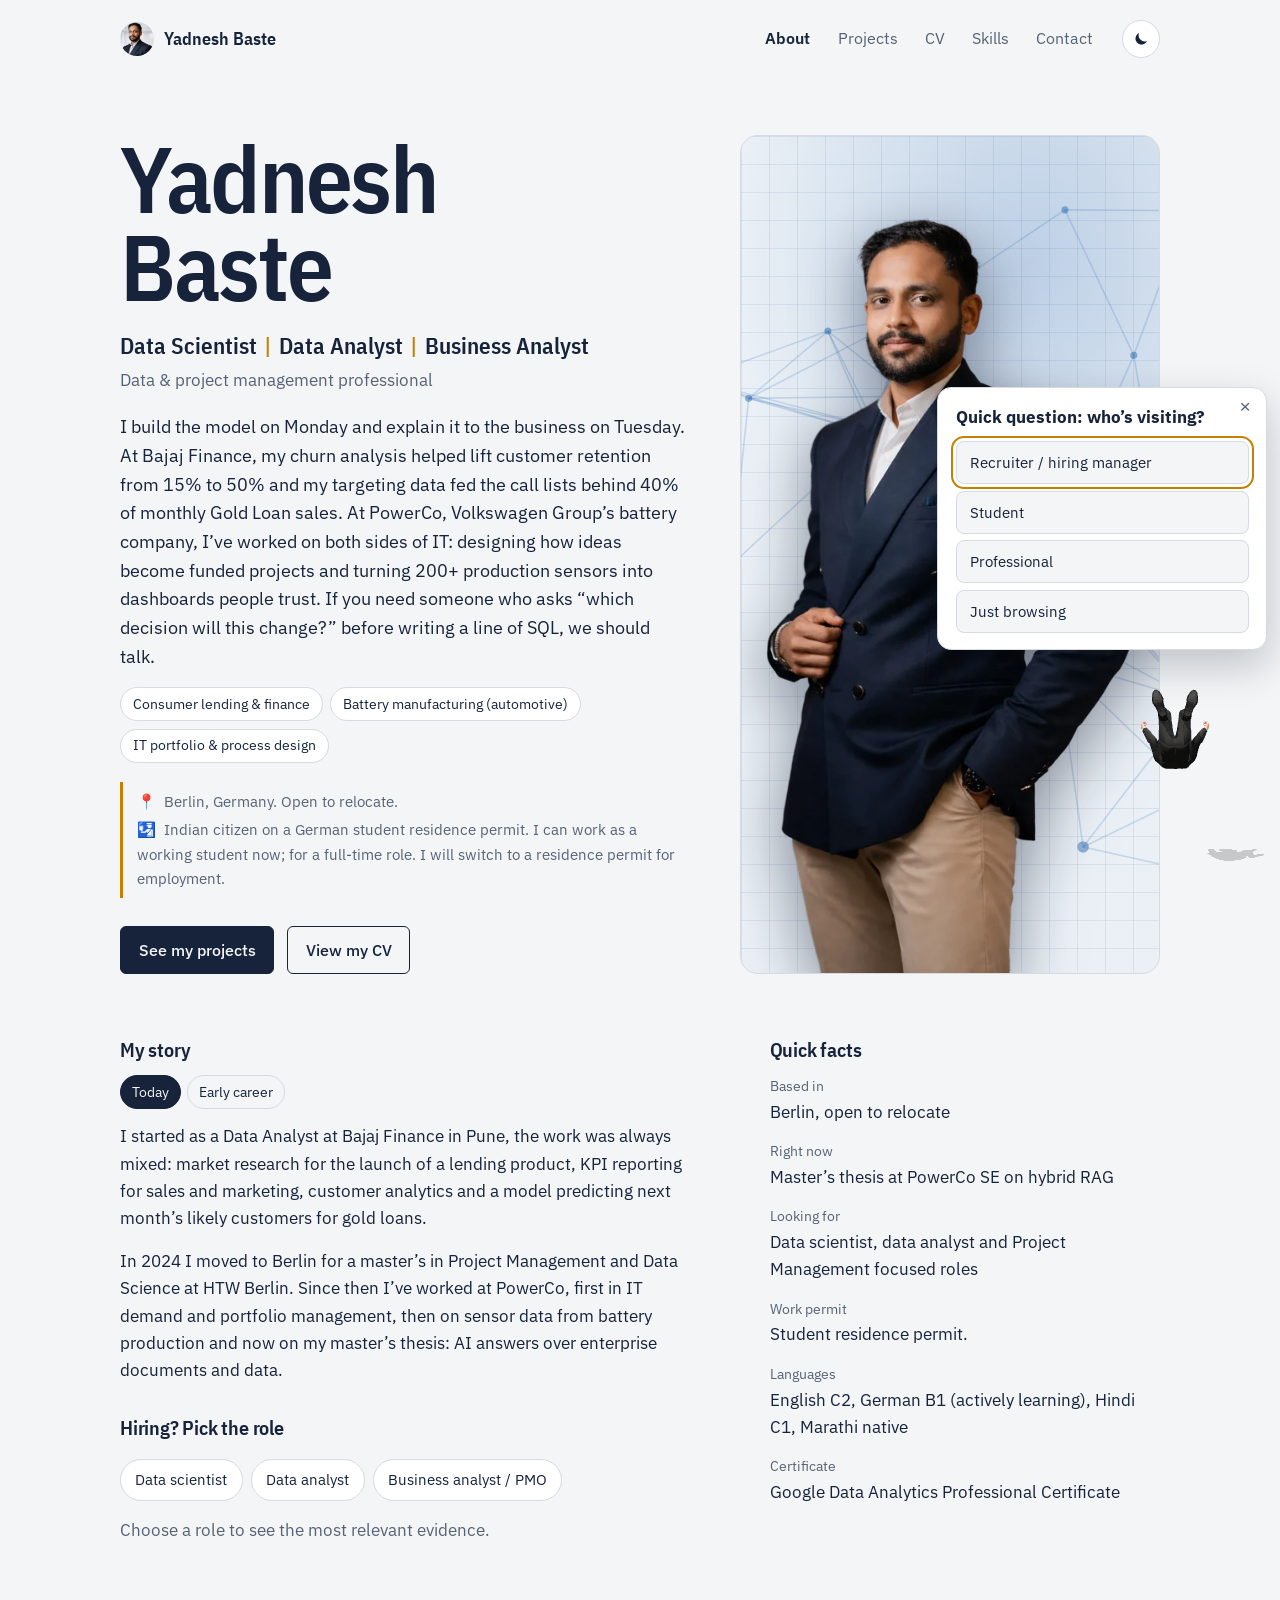
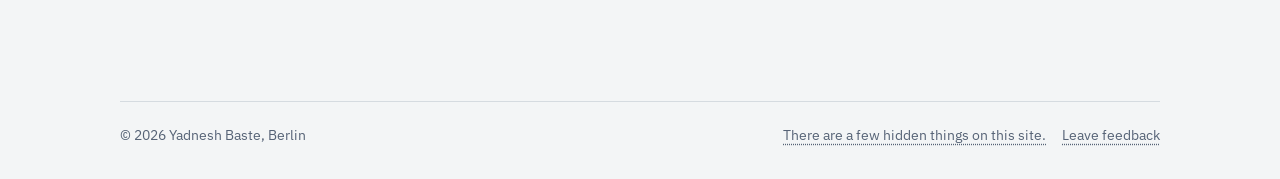
==== commit cb9aa0c7: "Update index.html" ====
--- a/index.html
+++ b/index.html
@@ -68,7 +68,7 @@
           <button type="button" aria-pressed="false" data-story="early">Early career</button>
         </div>
         <div class="story" data-story-panel="today">
-          <p>I started as an Data Analyst at Bajaj Finance in Pune, the work was always mixed: market research for the launch of a lending product, KPI reporting for sales and marketing, customer analytics and a model predicting next month’s likely customers for gold loans.</p>
+          <p>I started as a Data Analyst at Bajaj Finance in Pune, the work was always mixed: market research for the launch of a lending product, KPI reporting for sales and marketing, customer analytics and a model predicting next month’s likely customers for gold loans.</p>
           <p>In 2024 I moved to Berlin for a master’s in Project Management and Data Science at HTW Berlin. Since then I’ve worked at PowerCo, first in IT demand and portfolio management, then on sensor data from battery production and now on my master’s thesis: AI answers over enterprise documents and data.</p>
         </div>
         <div class="story" data-story-panel="early" hidden>
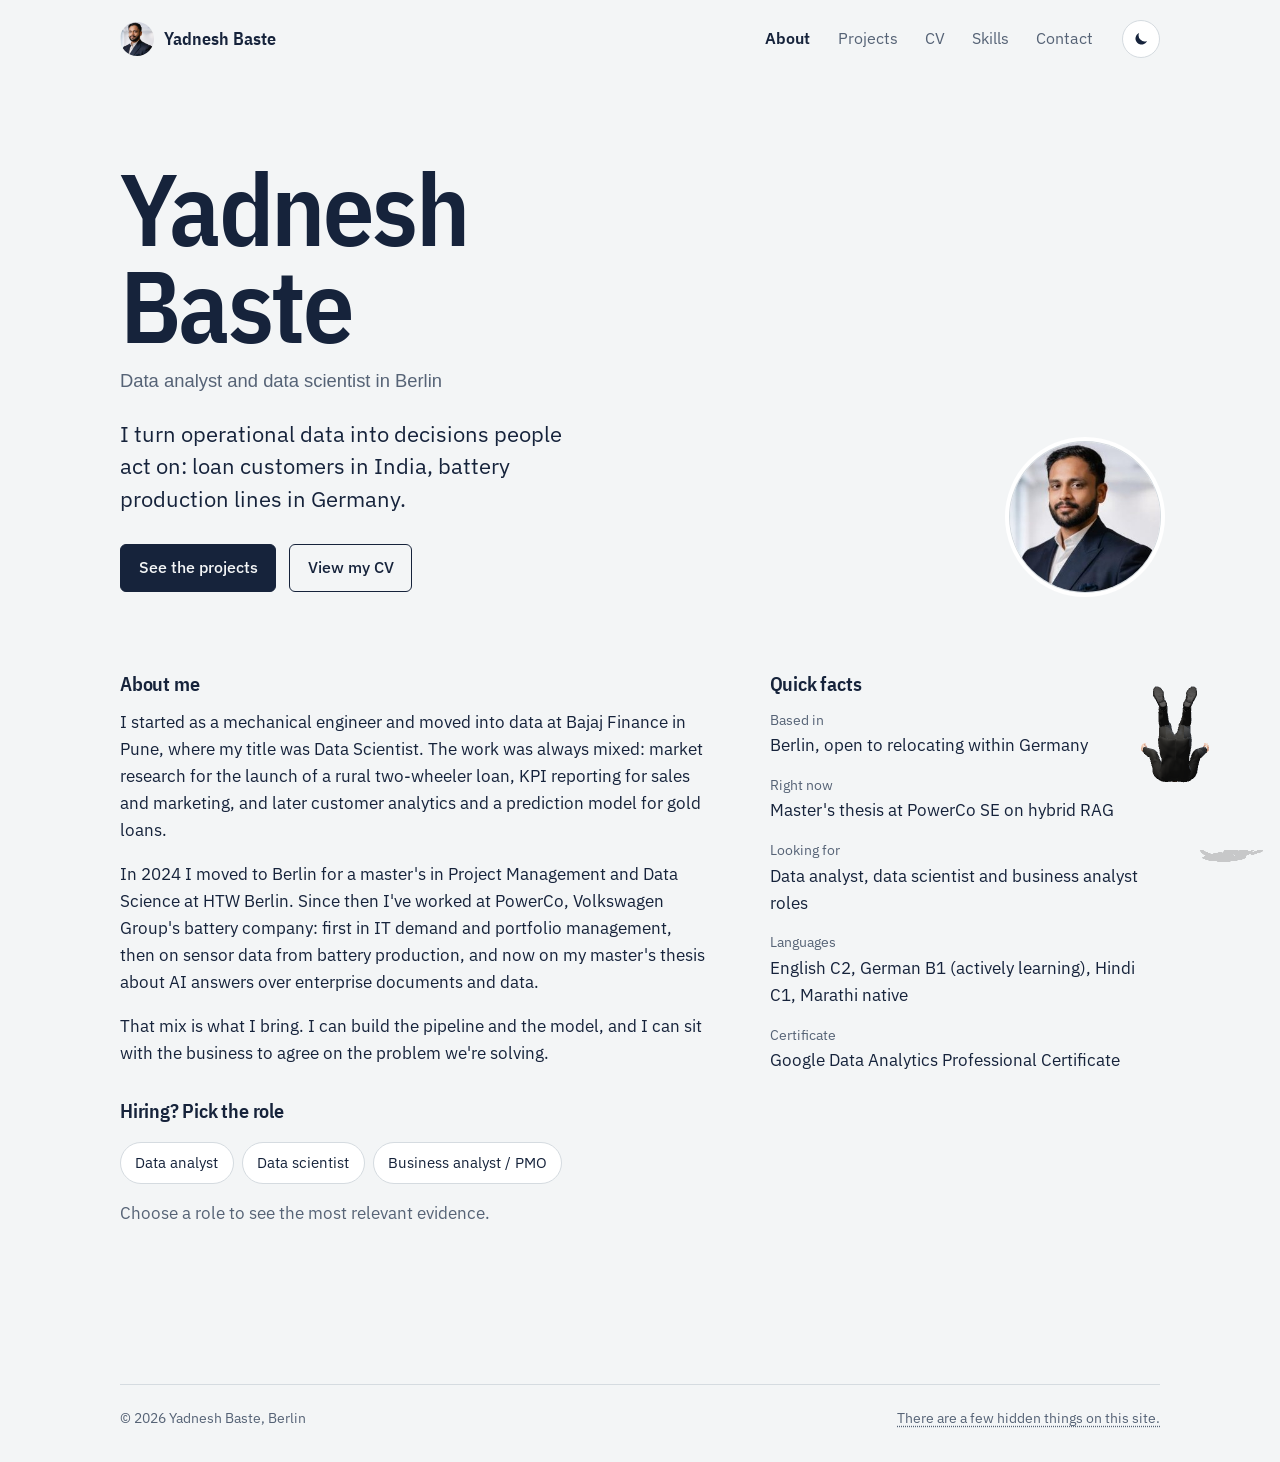
==== commit ff3e2639: "Update index.html" ====
--- a/index.html
+++ b/index.html
@@ -10,9 +10,9 @@
 <meta name="author" content="Yadnesh Baste">
 <meta charset="utf-8">
 <meta name="viewport" content="width=device-width, initial-scale=1, viewport-fit=cover">
-<title>Yadnesh Baste – Data Scientist, Data Analyst, Business Analyst | Berlin</title>
+<title>Yadnesh Baste – Data Analyst and Data Scientist, Berlin</title>
 <meta name="description" content="Portfolio of Yadnesh Baste: data analysis, machine learning and process design projects with code and case studies.">
-<meta property="og:title" content="Yadnesh Baste – Data Scientist | Data & PM professional">
+<meta property="og:title" content="Yadnesh Baste – Data Analyst and Data Scientist">
 <meta property="og:description" content="Case studies in manufacturing quality, customer retention and IT process design.">
 <link rel="icon" href="assets/yadnesh.jpg" type="image/jpeg">
 <script src="assets/theme.js"></script>
@@ -41,43 +41,30 @@
 <main>
 <div role="tabpanel" id="about" aria-labelledby="t-about">
   <div class="wrap">
-    <div class="hero2">
-      <div class="hero2-text">
+    <div class="hero">
+      <div>
         <h1>Yadnesh<br>Baste</h1>
-        <p class="roles">Data Scientist <span>|</span> Data Analyst <span>|</span> Business Analyst</p>
-        <p class="subtitle">Data &amp; project management professional</p>
-        <p class="intro">I build the model on Monday and explain it to the business on Tuesday. At Bajaj Finance, my churn analysis helped lift customer retention from 15% to 50% and my targeting data fed the call lists behind 40% of monthly Gold Loan sales. At PowerCo, Volkswagen Group’s battery company, I’ve worked on both sides of IT: designing how ideas become funded projects and turning 200+ production sensors into dashboards people trust. If you need someone who asks “which decision will this change?” before writing a line of SQL, we should talk.</p>
-        <ul class="sectors" aria-label="Industries I have worked in"><li>Consumer lending &amp; finance</li><li>Battery manufacturing (automotive)</li><li>IT portfolio &amp; process design</li></ul>
-        <div class="whereabouts">
-          <p><span class="ico" aria-hidden="true">📍</span>Berlin, Germany. Open to relocate.</p>
-          <p><span class="ico" aria-hidden="true">🛂</span>Indian citizen on a German student residence permit. I can work as a working student now; for a full-time role. I will switch to a residence permit for employment.</p>
-        </div>
-        <div class="hero-actions"><button class="btn primary" type="button" data-goto="projects">See my projects</button><button class="btn" type="button" data-goto="cv">View my CV</button></div>
-      </div>
-      <div class="hero2-photo" aria-hidden="false">
-        <svg class="net" viewBox="0 0 400 520" aria-hidden="true" preserveAspectRatio="xMidYMid slice"></svg>
-        <picture><source srcset="assets/yadnesh-cutout.webp" type="image/webp"><img src="assets/yadnesh-cutout.png" alt="Yadnesh Baste in a navy double-breasted blazer" width="438" height="900"></picture>
-      </div>
-    </div>
+        <p class="role">Data analyst and data scientist in Berlin</p>
+        <p class="lede">I turn operational data into decisions people act on: loan customers in India, battery production lines in Germany.</p>
+        <div class="hero-actions"><button class="btn primary" type="button" data-goto="projects">See the projects</button><button class="btn" type="button" data-goto="cv">View my CV</button></div>
+      </div>
+      <div class="portrait">
+        <div class="frame"><img src="assets/yadnesh.jpg" alt="Photo of Yadnesh Baste" width="150" height="150"></div>
+      </div>
+    </div>
+  </div>
+  <div class="wrap">
 
     <div class="about-grid">
       <div class="measure">
-        <h3>My story</h3>
-        <div class="chips story-tabs" role="group" aria-label="My story">
-          <button type="button" aria-pressed="true" data-story="today">Today</button>
-          <button type="button" aria-pressed="false" data-story="early">Early career</button>
-        </div>
-        <div class="story" data-story-panel="today">
-          <p>I started as a Data Analyst at Bajaj Finance in Pune, the work was always mixed: market research for the launch of a lending product, KPI reporting for sales and marketing, customer analytics and a model predicting next month’s likely customers for gold loans.</p>
-          <p>In 2024 I moved to Berlin for a master’s in Project Management and Data Science at HTW Berlin. Since then I’ve worked at PowerCo, first in IT demand and portfolio management, then on sensor data from battery production and now on my master’s thesis: AI answers over enterprise documents and data.</p>
-        </div>
-        <div class="story" data-story-panel="early" hidden>
-          <p>I studied mechanical engineering at Savitribai Phule Pune University, with focus on engineering mathematics and statistics. Plotting graphs for engineering projects is where it clicked: one good chart could explain in seconds what pages of calculations couldn’t. That curiosity about data visualisation and analytics took me to my first role as a data analyst at Bajaj Finance in 2021, where I grew into the Data Scientist role.</p>
-        </div>
+        <h3>About me</h3>
+        <p>I started as a mechanical engineer and moved into data at Bajaj Finance in Pune, where my title was Data Scientist. The work was always mixed: market research for the launch of a rural two-wheeler loan, KPI reporting for sales and marketing, and later customer analytics and a prediction model for gold loans.</p>
+        <p>In 2024 I moved to Berlin for a master's in Project Management and Data Science at HTW Berlin. Since then I've worked at PowerCo, Volkswagen Group's battery company: first in IT demand and portfolio management, then on sensor data from battery production, and now on my master's thesis about AI answers over enterprise documents and data.</p>
+        <p>That mix is what I bring. I can build the pipeline and the model, and I can sit with the business to agree on the problem we're solving.</p>
         <h3 style="margin-top:2rem">Hiring? Pick the role</h3>
         <div class="pill-row" id="roles">
+          <button type="button" data-role="da">Data analyst</button>
           <button type="button" data-role="ds">Data scientist</button>
-          <button type="button" data-role="da">Data analyst</button>
           <button type="button" data-role="ba">Business analyst / PMO</button>
         </div>
         <div class="recruiter-note" id="role-note" aria-live="polite"><p class="muted">Choose a role to see the most relevant evidence.</p></div>
@@ -85,10 +72,9 @@
       <div>
         <h3>Quick facts</h3>
         <dl class="facts-list">
-          <div><dt>Based in</dt><dd>Berlin, open to relocate</dd></div>
-          <div><dt>Right now</dt><dd>Master’s thesis at PowerCo SE on hybrid RAG</dd></div>
-          <div><dt>Looking for</dt><dd>Data scientist, data analyst and Project Management focused roles</dd></div>
-          <div><dt>Work permit</dt><dd>Student residence permit.</dd></div>
+          <div><dt>Based in</dt><dd>Berlin, open to relocating within Germany</dd></div>
+          <div><dt>Right now</dt><dd>Master's thesis at PowerCo SE on hybrid RAG</dd></div>
+          <div><dt>Looking for</dt><dd>Data analyst, data scientist and business analyst roles</dd></div>
           <div><dt>Languages</dt><dd>English C2, German B1 (actively learning), Hindi C1, Marathi native</dd></div>
           <div><dt>Certificate</dt><dd>Google Data Analytics Professional Certificate</dd></div>
         </dl>
@@ -100,45 +86,41 @@
 <!-- ============ PROJECTS ============ -->
 <div role="tabpanel" id="projects" aria-labelledby="t-projects" hidden>
   <div class="wrap">
-    <div class="panel-head"><h2>Projects</h2><p>Three case studies on public data. Code is available on request.</p>
-      <div class="mode-toggle" role="group" aria-label="Explanation style"><span>Explain it</span><button type="button" data-mode-set="simple" aria-pressed="true">Simply</button><button type="button" data-mode-set="tech" aria-pressed="false">Technically</button></div></div>
+    <div class="panel-head"><h2>Projects</h2><p>Three case studies on public data, each with code you can run. Every result below is reproducible from the repository.</p></div>
     <article class="project">
       <div>
         <p class="kind">Machine learning for manufacturing quality</p>
         <h3><a href="projects/secom.html">Which production runs will fail? An honest test on 590 sensors</a></h3>
-        <p data-mode="simple">A factory makes chips in batches and about 1 in 15 batches fails the final check. Checking everything is expensive, so I built a ranking that tells the quality team which batches to check first. I tested it honestly, the way it would actually be used and it finds failures about twice as fast as random checks.</p>
-        <p data-mode="tech">Many published models for this dataset report over 90% accuracy, yet a model that passes every run is already 93% accurate. I rebuilt the problem the way a factory would face it: learn from past runs, predict the next ones.</p>
+        <p>Many published models for this dataset report over 90% accuracy, yet a model that passes every run is already 93% accurate. I rebuilt the problem the way a factory would face it: learn from past runs, predict the next ones.</p>
         <p class="result">Inspecting the riskiest 10% of runs catches 22% of failures, about twice the rate of random checks. A shuffled split would have overstated the model.</p>
-        <div class="links"><a href="projects/secom.html">Read the case study</a><a href="mailto:yadneshgbaste@gmail.com?subject=Code%20access%20request%3A%20SECOM%20fault%20detection&body=Hi%20Yadnesh%2C%0A%0AI%27d%20like%20to%20see%20the%20code%20for%20%22SECOM%20fault%20detection%22.%0AMy%20GitHub%20username%3A%20%0ACompany%20/%20role%3A%20%0A%0AThanks%21" class="req">Request code access</a></div>
+        <div class="links"><a href="projects/secom.html">Read the case study</a><a href="https://github.com/yadnesh-baste/secom-fault-detection">Code on GitHub</a></div>
         <p class="tools">Python, pandas, scikit-learn, LightGBM, time-based validation</p>
       </div>
-      <div class="figure" id="fig-secom" data-explain="Each line shows how many of the failing batches you would catch (up) if you inspected a given share of all batches, riskiest first (across). The dashed diagonal is random checking. The further a line bends above the diagonal, the better the model. The dotted amber line is the 10% point: inspecting 10% of batches catches about 22% of failures."></div>
+      <div class="figure" id="fig-secom"></div>
     </article>
 
     <article class="project">
       <div>
         <p class="kind">Customer analytics for retention</p>
-        <h3><a href="projects/churn.html">Who leaves a bank and whom to call first</a></h3>
-        <p data-mode="simple">A bank loses one in five customers a year. I found which customers are most likely to leave and why and turned that into a call list. If the retention team can only call a fifth of customers, this list reaches about two thirds of the people who would otherwise leave.</p>
-        <p data-mode="tech">Ten thousand retail-bank customers in France, Germany and Spain. I segmented churn, built a risk model and turned it into a call list a retention team could work through, the same question I worked on at Bajaj Finance.</p>
+        <h3><a href="projects/churn.html">Who leaves a bank, and whom to call first</a></h3>
+        <p>Ten thousand retail-bank customers in France, Germany and Spain. I segmented churn, built a risk model and turned it into a call list a retention team could work through, the same question I worked on at Bajaj Finance.</p>
         <p class="result">Calling the riskiest 20% of customers reaches 65% of those who would leave. German customers churn at twice the rate of French and Spanish ones.</p>
-        <div class="links"><a href="projects/churn.html">Open the interactive dashboard</a><a href="mailto:yadneshgbaste@gmail.com?subject=Code%20access%20request%3A%20Bank%20churn%20and%20retention&body=Hi%20Yadnesh%2C%0A%0AI%27d%20like%20to%20see%20the%20code%20for%20%22Bank%20churn%20and%20retention%22.%0AMy%20GitHub%20username%3A%20%0ACompany%20/%20role%3A%20%0A%0AThanks%21" class="req">Request code access</a></div>
+        <div class="links"><a href="projects/churn.html">Open the interactive dashboard</a><a href="https://github.com/yadnesh-baste/bank-churn-retention">Code on GitHub</a></div>
         <p class="tools">Python, LightGBM, logistic regression, Power BI data model and DAX</p>
       </div>
-      <div class="figure" id="fig-churn" data-explain="Across: the share of customers the retention team calls, starting with the highest predicted risk. Up: the share of customers who actually left that those calls would have reached. Calling at random follows the dashed diagonal. The marked point shows that calling the riskiest 20% reaches 65% of leavers."></div>
+      <div class="figure" id="fig-churn"></div>
     </article>
 
     <article class="project">
       <div>
         <p class="kind">Business process design</p>
         <h3><a href="projects/process.html">From IT request to portfolio decision, modelled in BPMN 2.0</a></h3>
-        <p data-mode="simple">Departments ask IT for more than it can afford. I drew the step-by-step process that decides which requests get funded: who checks what, when and how the final decision is explained, so nothing gets lost and priorities are fair.</p>
-        <p data-mode="tech">At PowerCo I designed a demand-to-portfolio process for IT requests from seven departments. This is a public, anonymised version of the pattern: who does what, where requests stall and how priorities become transparent.</p>
-        <p class="result">One intake, a completeness check before anyone estimates effort and a scoring model the portfolio board can explain.</p>
-        <div class="links"><a href="projects/process.html">Read the case study</a><a href="mailto:yadneshgbaste@gmail.com?subject=Code%20access%20request%3A%20IT%20demand%20process%20%28BPMN%29&body=Hi%20Yadnesh%2C%0A%0AI%27d%20like%20to%20see%20the%20code%20for%20%22IT%20demand%20process%20%28BPMN%29%22.%0AMy%20GitHub%20username%3A%20%0ACompany%20/%20role%3A%20%0A%0AThanks%21" class="req">Request code access</a></div>
+        <p>At PowerCo I designed a demand-to-portfolio process for IT requests from seven departments. This is a public, anonymised version of the pattern: who does what, where requests stall, and how priorities become transparent.</p>
+        <p class="result">One intake, a completeness check before anyone estimates effort, and a scoring model the portfolio board can explain.</p>
+        <div class="links"><a href="projects/process.html">Read the case study</a><a href="https://github.com/yadnesh-baste/it-demand-process-bpmn">BPMN file on GitHub</a></div>
         <p class="tools">BPMN 2.0, Camunda Modeler / bpmn.io, requirements analysis</p>
       </div>
-      <a class="figure diagram" href="projects/process.html" data-explain="A BPMN process map. Each horizontal lane is a role (requester, demand management, IT architecture, portfolio board). Boxes are tasks, diamonds are decisions, circles are start and end. Follow the arrows from left to right to see how a request becomes a funded project or is parked with a review date."><img src="assets/demand-to-portfolio.svg" alt="BPMN diagram of the IT demand to portfolio decision process with four lanes"></a>
+      <a class="figure diagram" href="projects/process.html"><img src="assets/demand-to-portfolio.svg" alt="BPMN diagram of the IT demand to portfolio decision process with four lanes"></a>
     </article>
 
     <p class="muted measure" style="margin-top:1.5rem">In progress: question answering over documents and SQL with cited sources, the topic of my master's thesis, rebuilt on public data.</p>
@@ -179,7 +161,7 @@
           <ul><li data-track="pm">Ran market research for the launch of a rural two-wheeler loan across 2+ Indian states: competitor and sales analysis, management reporting.</li>
               <li data-track="data">Built the reporting framework and KPIs that gave sales and marketing full visibility after the launch.</li>
               <li data-track="data">Raised customer retention from 15% to 50% through churn and drop-off analysis and targeted retention initiatives.</li>
-              <li data-track="data">Supplied the cold-calling data behind 40% of monthly Gold Loan sales and built a model predicting next month's likely customers.</li>
+              <li data-track="data">Supplied the cold-calling data behind 40% of monthly Gold Loan sales, and built a model predicting next month's likely customers.</li>
               <li data-track="pm">Planned marketing campaigns by customer data and geography: an average 13% gain in new customers, 2022–2024.</li>
               <li data-track="data">Automated 80% of reporting with Databricks workflows, Power BI and Tableau; migrated 300+ tables from the data warehouse to the data lake.</li>
               <li data-track="pm">Trained 3 junior colleagues to keep these projects running.</li></ul></div></li>
@@ -193,8 +175,9 @@
       </div>
     </div>
     <div class="cv-block">
-      <h3>Certificate and languages</h3>
+      <h3>Certificate</h3>
       <p>Google Data Analytics Professional Certificate</p>
+      <h3>Languages</h3>
       <p class="muted">English C2, German B1 (actively learning), Hindi C1, Marathi native</p>
     </div>
     <div class="signature"><img src="assets/signature.png" alt="Signature of Yadnesh Baste" width="141" height="64"><p class="small muted" style="margin:.4rem 0 0">Berlin, 2026</p></div>
@@ -213,7 +196,7 @@
 <!-- ============ CONTACT ============ -->
 <div role="tabpanel" id="contact" aria-labelledby="t-contact" hidden>
   <div class="wrap">
-    <div class="panel-head"><h2>Let's talk</h2><p>I'm looking for data analyst, data scientist and business analyst roles in Germany and I'm happy to relocate.</p></div>
+    <div class="panel-head"><h2>Let's talk</h2><p>I'm looking for data analyst, data scientist and business analyst roles in Germany, and I'm happy to relocate.</p></div>
     <div class="contact-grid">
       <button class="card" type="button" id="copy-email"><small>Email, select to copy</small><span>yadneshgbaste@gmail.com</span></button>
       <a href="https://www.linkedin.com/in/yadneshbaste"><small>LinkedIn</small><span>linkedin.com/in/yadneshbaste</span></a>
@@ -223,16 +206,13 @@
   </div>
 </div>
 </main>
-<div class="wrap"><footer class="site-foot"><span>© 2026 Yadnesh Baste, Berlin</span><span><button type="button" id="egg-hint" title="A small hint">There are a few hidden things on this site.</button> <button type="button" id="open-feedback">Leave feedback</button></span></footer></div>
+<div class="wrap"><footer class="site-foot"><span>© 2026 Yadnesh Baste, Berlin</span><button type="button" id="egg-hint" title="A small hint">There are a few hidden things on this site.</button></footer></div>
 <div class="toast" id="toast" role="status"></div>
 
 <script src="assets/charts.js"></script>
 <script src="assets/secom-data.js"></script>
 <script src="assets/churn-data.js"></script>
-<script src="assets/config.js"></script>
 <script src="assets/site.js"></script>
-<script src="assets/explain.js"></script>
-<script src="assets/feedback.js"></script>
 <script src="assets/eggs.js"></script>
 <script src="assets/vendor/three.min.js"></script>
 <script src="assets/vendor/RoomEnvironment.js"></script>
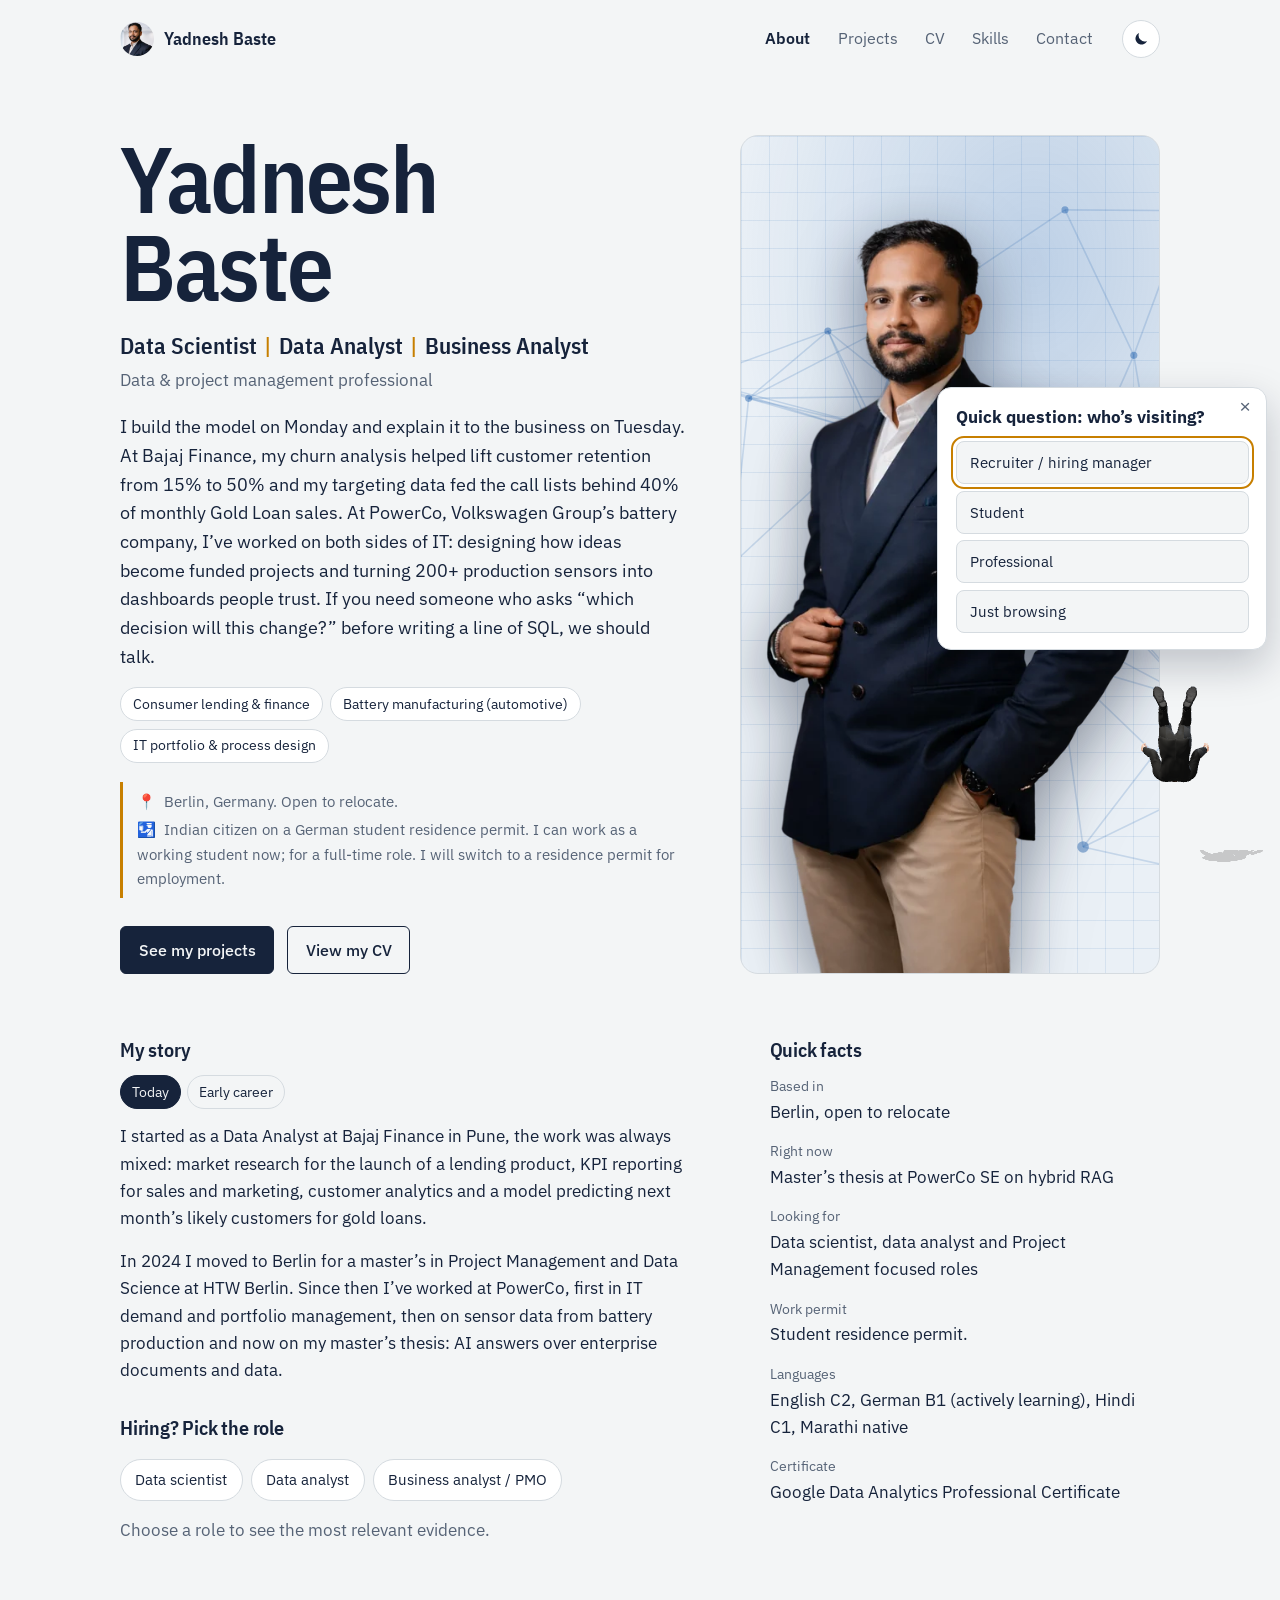
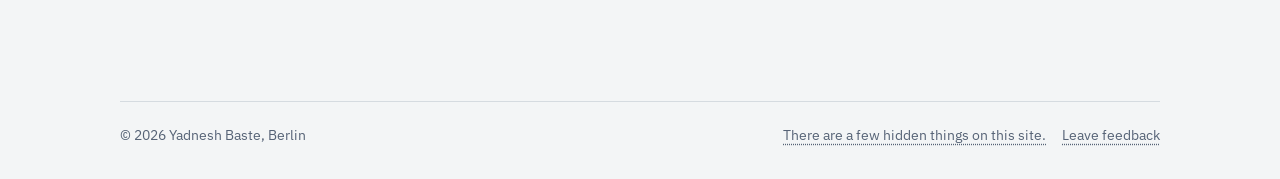
==== commit 3a423d20: "Update index.html" ====
--- a/index.html
+++ b/index.html
@@ -10,9 +10,9 @@
 <meta name="author" content="Yadnesh Baste">
 <meta charset="utf-8">
 <meta name="viewport" content="width=device-width, initial-scale=1, viewport-fit=cover">
-<title>Yadnesh Baste – Data Analyst and Data Scientist, Berlin</title>
+<title>Yadnesh Baste – Data Scientist, Data Analyst, Business Analyst | Berlin</title>
 <meta name="description" content="Portfolio of Yadnesh Baste: data analysis, machine learning and process design projects with code and case studies.">
-<meta property="og:title" content="Yadnesh Baste – Data Analyst and Data Scientist">
+<meta property="og:title" content="Yadnesh Baste – Data Scientist | Data & PM professional">
 <meta property="og:description" content="Case studies in manufacturing quality, customer retention and IT process design.">
 <link rel="icon" href="assets/yadnesh.jpg" type="image/jpeg">
 <script src="assets/theme.js"></script>
@@ -41,30 +41,43 @@
 <main>
 <div role="tabpanel" id="about" aria-labelledby="t-about">
   <div class="wrap">
-    <div class="hero">
-      <div>
+    <div class="hero2">
+      <div class="hero2-text">
         <h1>Yadnesh<br>Baste</h1>
-        <p class="role">Data analyst and data scientist in Berlin</p>
-        <p class="lede">I turn operational data into decisions people act on: loan customers in India, battery production lines in Germany.</p>
-        <div class="hero-actions"><button class="btn primary" type="button" data-goto="projects">See the projects</button><button class="btn" type="button" data-goto="cv">View my CV</button></div>
-      </div>
-      <div class="portrait">
-        <div class="frame"><img src="assets/yadnesh.jpg" alt="Photo of Yadnesh Baste" width="150" height="150"></div>
-      </div>
-    </div>
-  </div>
-  <div class="wrap">
+        <p class="roles">Data Scientist <span>|</span> Data Analyst <span>|</span> Business Analyst</p>
+        <p class="subtitle">Data &amp; project management professional</p>
+        <p class="intro">I build the model on Monday and explain it to the business on Tuesday. At Bajaj Finance, my churn analysis helped lift customer retention from 15% to 50% and my targeting data fed the call lists behind 40% of monthly Gold Loan sales. At PowerCo, Volkswagen Group’s battery company, I’ve worked on both sides of IT: designing how ideas become funded projects and turning 200+ production sensors into dashboards people trust. If you need someone who asks “which decision will this change?” before writing a line of SQL, we should talk.</p>
+        <ul class="sectors" aria-label="Industries I have worked in"><li>Consumer lending &amp; finance</li><li>Battery manufacturing (automotive)</li><li>IT portfolio &amp; process design</li></ul>
+        <div class="whereabouts">
+          <p><span class="ico" aria-hidden="true">📍</span>Berlin, Germany. Open to relocate.</p>
+          <p><span class="ico" aria-hidden="true">🛂</span>Indian citizen on a German student residence permit. I can work as a working student now; for a full-time role. I will switch to a residence permit for employment.</p>
+        </div>
+        <div class="hero-actions"><button class="btn primary" type="button" data-goto="projects">See my projects</button><button class="btn" type="button" data-goto="cv">View my CV</button></div>
+      </div>
+      <div class="hero2-photo" aria-hidden="false">
+        <svg class="net" viewBox="0 0 400 520" aria-hidden="true" preserveAspectRatio="xMidYMid slice"></svg>
+        <picture><source srcset="assets/yadnesh-cutout.webp" type="image/webp"><img src="assets/yadnesh-cutout.png" alt="Yadnesh Baste in a navy double-breasted blazer" width="438" height="900"></picture>
+      </div>
+    </div>
 
     <div class="about-grid">
       <div class="measure">
-        <h3>About me</h3>
-        <p>I started as a mechanical engineer and moved into data at Bajaj Finance in Pune, where my title was Data Scientist. The work was always mixed: market research for the launch of a rural two-wheeler loan, KPI reporting for sales and marketing, and later customer analytics and a prediction model for gold loans.</p>
-        <p>In 2024 I moved to Berlin for a master's in Project Management and Data Science at HTW Berlin. Since then I've worked at PowerCo, Volkswagen Group's battery company: first in IT demand and portfolio management, then on sensor data from battery production, and now on my master's thesis about AI answers over enterprise documents and data.</p>
-        <p>That mix is what I bring. I can build the pipeline and the model, and I can sit with the business to agree on the problem we're solving.</p>
+        <h3>My story</h3>
+        <div class="chips story-tabs" role="group" aria-label="My story">
+          <button type="button" aria-pressed="true" data-story="today">Today</button>
+          <button type="button" aria-pressed="false" data-story="early">Early career</button>
+        </div>
+        <div class="story" data-story-panel="today">
+          <p>I started as a Data Analyst at Bajaj Finance in Pune, the work was always mixed: market research for the launch of a lending product, KPI reporting for sales and marketing, customer analytics and a model predicting next month’s likely customers for gold loans.</p>
+          <p>In 2024 I moved to Berlin for a master’s in Project Management and Data Science at HTW Berlin. Since then I’ve worked at PowerCo, first in IT demand and portfolio management, then on sensor data from battery production and now on my master’s thesis: AI answers over enterprise documents and data.</p>
+        </div>
+        <div class="story" data-story-panel="early" hidden>
+          <p>I studied mechanical engineering at Savitribai Phule Pune University, with focus on engineering mathematics and statistics. Plotting graphs for engineering projects is where it clicked: one good chart could explain in seconds what pages of calculations couldn’t. That curiosity about data visualisation and analytics took me to my first role as a data analyst at Bajaj Finance in 2021, where I grew into the Data Scientist role.</p>
+        </div>
         <h3 style="margin-top:2rem">Hiring? Pick the role</h3>
         <div class="pill-row" id="roles">
+          <button type="button" data-role="ds">Data scientist</button>
           <button type="button" data-role="da">Data analyst</button>
-          <button type="button" data-role="ds">Data scientist</button>
           <button type="button" data-role="ba">Business analyst / PMO</button>
         </div>
         <div class="recruiter-note" id="role-note" aria-live="polite"><p class="muted">Choose a role to see the most relevant evidence.</p></div>
@@ -72,9 +85,10 @@
       <div>
         <h3>Quick facts</h3>
         <dl class="facts-list">
-          <div><dt>Based in</dt><dd>Berlin, open to relocating within Germany</dd></div>
-          <div><dt>Right now</dt><dd>Master's thesis at PowerCo SE on hybrid RAG</dd></div>
-          <div><dt>Looking for</dt><dd>Data analyst, data scientist and business analyst roles</dd></div>
+          <div><dt>Based in</dt><dd>Berlin, open to relocate</dd></div>
+          <div><dt>Right now</dt><dd>Master’s thesis at PowerCo SE on hybrid RAG</dd></div>
+          <div><dt>Looking for</dt><dd>Data scientist, data analyst and Project Management focused roles</dd></div>
+          <div><dt>Work permit</dt><dd>Student residence permit.</dd></div>
           <div><dt>Languages</dt><dd>English C2, German B1 (actively learning), Hindi C1, Marathi native</dd></div>
           <div><dt>Certificate</dt><dd>Google Data Analytics Professional Certificate</dd></div>
         </dl>
@@ -86,41 +100,45 @@
 <!-- ============ PROJECTS ============ -->
 <div role="tabpanel" id="projects" aria-labelledby="t-projects" hidden>
   <div class="wrap">
-    <div class="panel-head"><h2>Projects</h2><p>Three case studies on public data, each with code you can run. Every result below is reproducible from the repository.</p></div>
+    <div class="panel-head"><h2>Projects</h2><p>Three case studies on public data. Code is available on request.</p>
+      <div class="mode-toggle" role="group" aria-label="Explanation style"><span>Explain it</span><button type="button" data-mode-set="simple" aria-pressed="true">Simply</button><button type="button" data-mode-set="tech" aria-pressed="false">Technically</button></div></div>
     <article class="project">
       <div>
         <p class="kind">Machine learning for manufacturing quality</p>
         <h3><a href="projects/secom.html">Which production runs will fail? An honest test on 590 sensors</a></h3>
-        <p>Many published models for this dataset report over 90% accuracy, yet a model that passes every run is already 93% accurate. I rebuilt the problem the way a factory would face it: learn from past runs, predict the next ones.</p>
+        <p data-mode="simple">A factory makes chips in batches and about 1 in 15 batches fails the final check. Checking everything is expensive, so I built a ranking that tells the quality team which batches to check first. I tested it honestly, the way it would actually be used and it finds failures about twice as fast as random checks.</p>
+        <p data-mode="tech">Many published models for this dataset report over 90% accuracy, yet a model that passes every run is already 93% accurate. I rebuilt the problem the way a factory would face it: learn from past runs, predict the next ones.</p>
         <p class="result">Inspecting the riskiest 10% of runs catches 22% of failures, about twice the rate of random checks. A shuffled split would have overstated the model.</p>
-        <div class="links"><a href="projects/secom.html">Read the case study</a><a href="https://github.com/yadnesh-baste/secom-fault-detection">Code on GitHub</a></div>
+        <div class="links"><a href="projects/secom.html">Read the case study</a><a href="mailto:yadneshgbaste@gmail.com?subject=Code%20access%20request%3A%20SECOM%20fault%20detection&body=Hi%20Yadnesh%2C%0A%0AI%27d%20like%20to%20see%20the%20code%20for%20%22SECOM%20fault%20detection%22.%0AMy%20GitHub%20username%3A%20%0ACompany%20/%20role%3A%20%0A%0AThanks%21" class="req">Request code access</a></div>
         <p class="tools">Python, pandas, scikit-learn, LightGBM, time-based validation</p>
       </div>
-      <div class="figure" id="fig-secom"></div>
+      <div class="figure" id="fig-secom" data-explain="Each line shows how many of the failing batches you would catch (up) if you inspected a given share of all batches, riskiest first (across). The dashed diagonal is random checking. The further a line bends above the diagonal, the better the model. The dotted amber line is the 10% point: inspecting 10% of batches catches about 22% of failures."></div>
     </article>
 
     <article class="project">
       <div>
         <p class="kind">Customer analytics for retention</p>
-        <h3><a href="projects/churn.html">Who leaves a bank, and whom to call first</a></h3>
-        <p>Ten thousand retail-bank customers in France, Germany and Spain. I segmented churn, built a risk model and turned it into a call list a retention team could work through, the same question I worked on at Bajaj Finance.</p>
+        <h3><a href="projects/churn.html">Who leaves a bank and whom to call first</a></h3>
+        <p data-mode="simple">A bank loses one in five customers a year. I found which customers are most likely to leave and why and turned that into a call list. If the retention team can only call a fifth of customers, this list reaches about two thirds of the people who would otherwise leave.</p>
+        <p data-mode="tech">Ten thousand retail-bank customers in France, Germany and Spain. I segmented churn, built a risk model and turned it into a call list a retention team could work through, the same question I worked on at Bajaj Finance.</p>
         <p class="result">Calling the riskiest 20% of customers reaches 65% of those who would leave. German customers churn at twice the rate of French and Spanish ones.</p>
-        <div class="links"><a href="projects/churn.html">Open the interactive dashboard</a><a href="https://github.com/yadnesh-baste/bank-churn-retention">Code on GitHub</a></div>
+        <div class="links"><a href="projects/churn.html">Open the interactive dashboard</a><a href="mailto:yadneshgbaste@gmail.com?subject=Code%20access%20request%3A%20Bank%20churn%20and%20retention&body=Hi%20Yadnesh%2C%0A%0AI%27d%20like%20to%20see%20the%20code%20for%20%22Bank%20churn%20and%20retention%22.%0AMy%20GitHub%20username%3A%20%0ACompany%20/%20role%3A%20%0A%0AThanks%21" class="req">Request code access</a></div>
         <p class="tools">Python, LightGBM, logistic regression, Power BI data model and DAX</p>
       </div>
-      <div class="figure" id="fig-churn"></div>
+      <div class="figure" id="fig-churn" data-explain="Across: the share of customers the retention team calls, starting with the highest predicted risk. Up: the share of customers who actually left that those calls would have reached. Calling at random follows the dashed diagonal. The marked point shows that calling the riskiest 20% reaches 65% of leavers."></div>
     </article>
 
     <article class="project">
       <div>
         <p class="kind">Business process design</p>
         <h3><a href="projects/process.html">From IT request to portfolio decision, modelled in BPMN 2.0</a></h3>
-        <p>At PowerCo I designed a demand-to-portfolio process for IT requests from seven departments. This is a public, anonymised version of the pattern: who does what, where requests stall, and how priorities become transparent.</p>
-        <p class="result">One intake, a completeness check before anyone estimates effort, and a scoring model the portfolio board can explain.</p>
-        <div class="links"><a href="projects/process.html">Read the case study</a><a href="https://github.com/yadnesh-baste/it-demand-process-bpmn">BPMN file on GitHub</a></div>
+        <p data-mode="simple">Departments ask IT for more than it can afford. I drew the step-by-step process that decides which requests get funded: who checks what, when and how the final decision is explained, so nothing gets lost and priorities are fair.</p>
+        <p data-mode="tech">At PowerCo I designed a demand-to-portfolio process for IT requests from seven departments. This is a public, anonymised version of the pattern: who does what, where requests stall and how priorities become transparent.</p>
+        <p class="result">One intake, a completeness check before anyone estimates effort and a scoring model the portfolio board can explain.</p>
+        <div class="links"><a href="projects/process.html">Read the case study</a><a href="mailto:yadneshgbaste@gmail.com?subject=Code%20access%20request%3A%20IT%20demand%20process%20%28BPMN%29&body=Hi%20Yadnesh%2C%0A%0AI%27d%20like%20to%20see%20the%20code%20for%20%22IT%20demand%20process%20%28BPMN%29%22.%0AMy%20GitHub%20username%3A%20%0ACompany%20/%20role%3A%20%0A%0AThanks%21" class="req">Request code access</a></div>
         <p class="tools">BPMN 2.0, Camunda Modeler / bpmn.io, requirements analysis</p>
       </div>
-      <a class="figure diagram" href="projects/process.html"><img src="assets/demand-to-portfolio.svg" alt="BPMN diagram of the IT demand to portfolio decision process with four lanes"></a>
+      <a class="figure diagram" href="projects/process.html" data-explain="A BPMN process map. Each horizontal lane is a role (requester, demand management, IT architecture, portfolio board). Boxes are tasks, diamonds are decisions, circles are start and end. Follow the arrows from left to right to see how a request becomes a funded project or is parked with a review date."><img src="assets/demand-to-portfolio.svg" alt="BPMN diagram of the IT demand to portfolio decision process with four lanes"></a>
     </article>
 
     <p class="muted measure" style="margin-top:1.5rem">In progress: question answering over documents and SQL with cited sources, the topic of my master's thesis, rebuilt on public data.</p>
@@ -161,7 +179,7 @@
           <ul><li data-track="pm">Ran market research for the launch of a rural two-wheeler loan across 2+ Indian states: competitor and sales analysis, management reporting.</li>
               <li data-track="data">Built the reporting framework and KPIs that gave sales and marketing full visibility after the launch.</li>
               <li data-track="data">Raised customer retention from 15% to 50% through churn and drop-off analysis and targeted retention initiatives.</li>
-              <li data-track="data">Supplied the cold-calling data behind 40% of monthly Gold Loan sales, and built a model predicting next month's likely customers.</li>
+              <li data-track="data">Supplied the cold-calling data behind 40% of monthly Gold Loan sales and built a model predicting next month's likely customers.</li>
               <li data-track="pm">Planned marketing campaigns by customer data and geography: an average 13% gain in new customers, 2022–2024.</li>
               <li data-track="data">Automated 80% of reporting with Databricks workflows, Power BI and Tableau; migrated 300+ tables from the data warehouse to the data lake.</li>
               <li data-track="pm">Trained 3 junior colleagues to keep these projects running.</li></ul></div></li>
@@ -196,7 +214,7 @@
 <!-- ============ CONTACT ============ -->
 <div role="tabpanel" id="contact" aria-labelledby="t-contact" hidden>
   <div class="wrap">
-    <div class="panel-head"><h2>Let's talk</h2><p>I'm looking for data analyst, data scientist and business analyst roles in Germany, and I'm happy to relocate.</p></div>
+    <div class="panel-head"><h2>Let's talk</h2><p>I'm looking for data analyst, data scientist and business analyst roles in Germany and I'm happy to relocate.</p></div>
     <div class="contact-grid">
       <button class="card" type="button" id="copy-email"><small>Email, select to copy</small><span>yadneshgbaste@gmail.com</span></button>
       <a href="https://www.linkedin.com/in/yadneshbaste"><small>LinkedIn</small><span>linkedin.com/in/yadneshbaste</span></a>
@@ -206,13 +224,16 @@
   </div>
 </div>
 </main>
-<div class="wrap"><footer class="site-foot"><span>© 2026 Yadnesh Baste, Berlin</span><button type="button" id="egg-hint" title="A small hint">There are a few hidden things on this site.</button></footer></div>
+<div class="wrap"><footer class="site-foot"><span>© 2026 Yadnesh Baste, Berlin</span><span><button type="button" id="egg-hint" title="A small hint">There are a few hidden things on this site.</button> <button type="button" id="open-feedback">Leave feedback</button></span></footer></div>
 <div class="toast" id="toast" role="status"></div>
 
 <script src="assets/charts.js"></script>
 <script src="assets/secom-data.js"></script>
 <script src="assets/churn-data.js"></script>
+<script src="assets/config.js"></script>
 <script src="assets/site.js"></script>
+<script src="assets/explain.js"></script>
+<script src="assets/feedback.js"></script>
 <script src="assets/eggs.js"></script>
 <script src="assets/vendor/three.min.js"></script>
 <script src="assets/vendor/RoomEnvironment.js"></script>
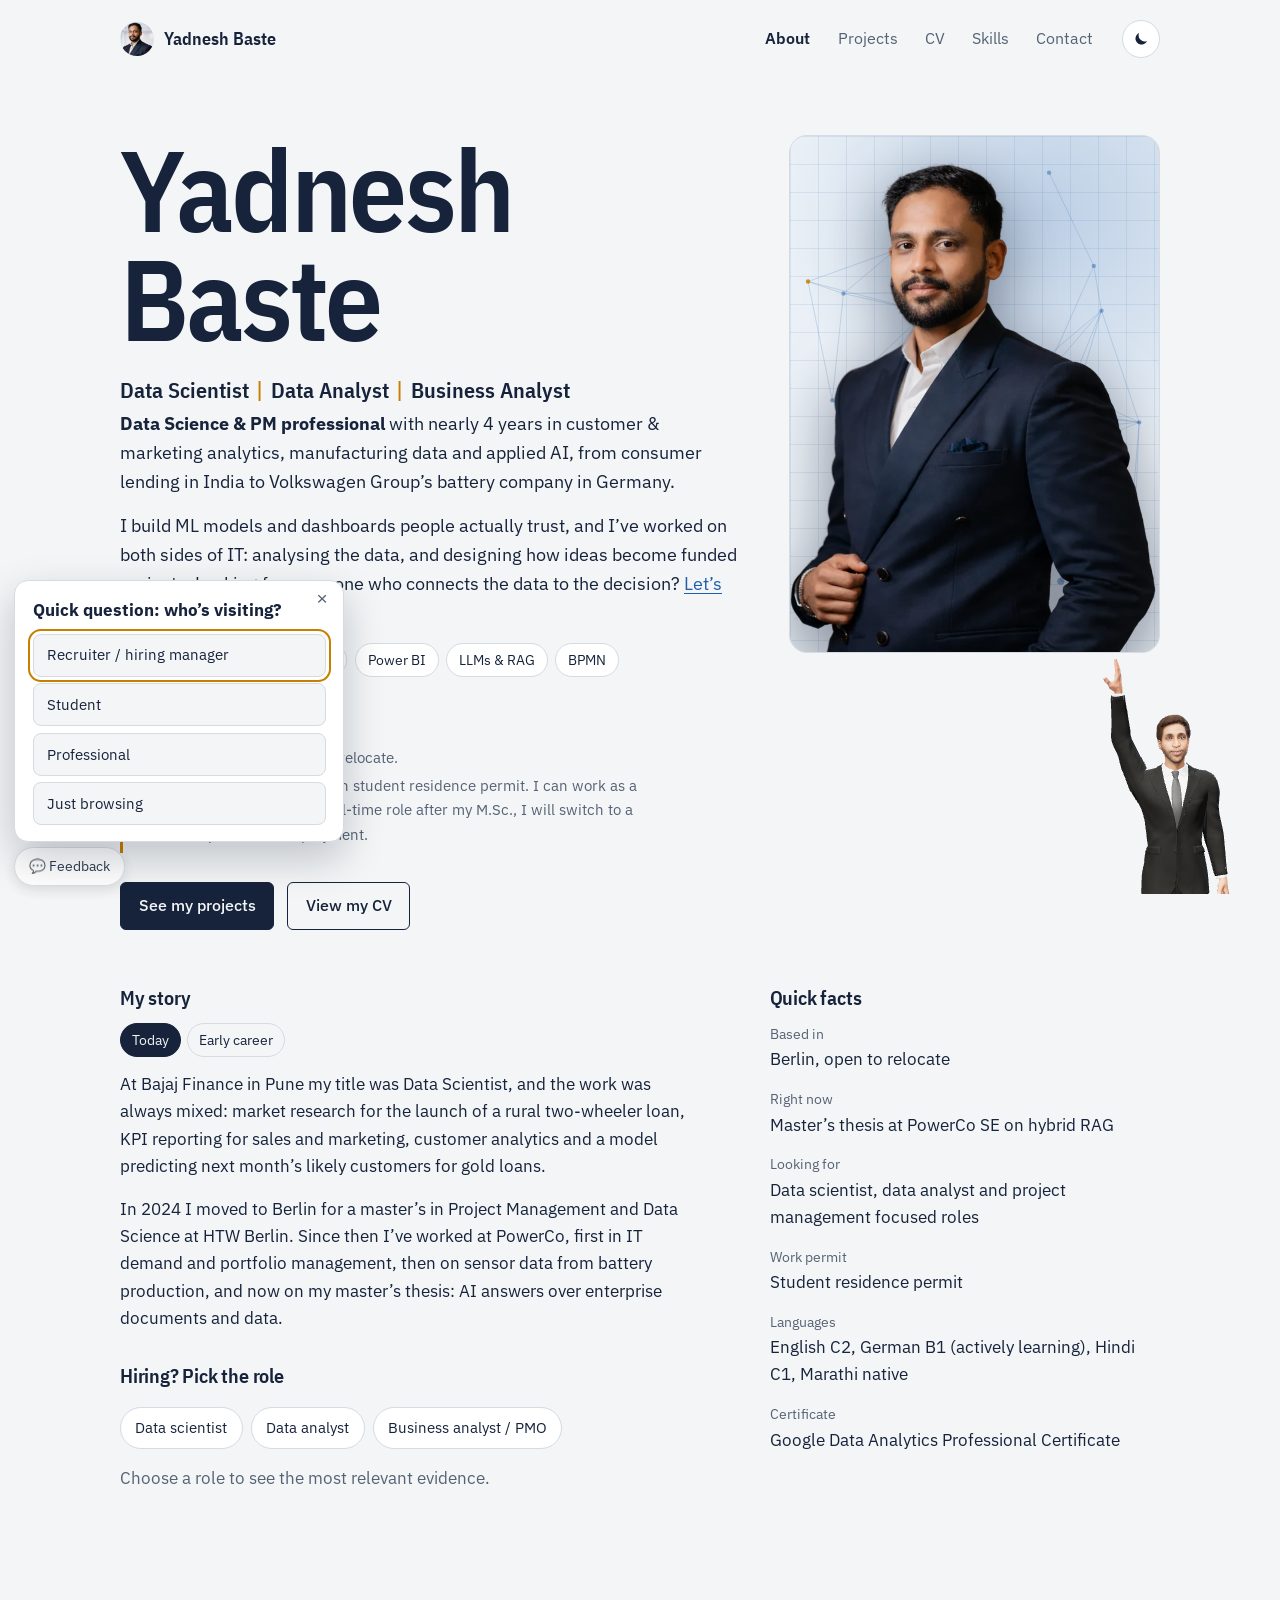
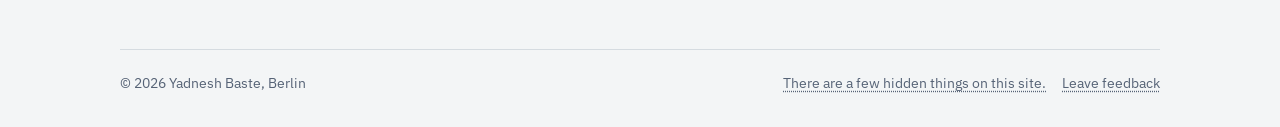
==== commit a8724871: "Add files via upload" ====
--- a/index.html
+++ b/index.html
@@ -45,18 +45,18 @@
       <div class="hero2-text">
         <h1>Yadnesh<br>Baste</h1>
         <p class="roles">Data Scientist <span>|</span> Data Analyst <span>|</span> Business Analyst</p>
-        <p class="subtitle">Data &amp; project management professional</p>
-        <p class="intro">I build the model on Monday and explain it to the business on Tuesday. At Bajaj Finance, my churn analysis helped lift customer retention from 15% to 50% and my targeting data fed the call lists behind 40% of monthly Gold Loan sales. At PowerCo, Volkswagen Group’s battery company, I’ve worked on both sides of IT: designing how ideas become funded projects and turning 200+ production sensors into dashboards people trust. If you need someone who asks “which decision will this change?” before writing a line of SQL, we should talk.</p>
-        <ul class="sectors" aria-label="Industries I have worked in"><li>Consumer lending &amp; finance</li><li>Battery manufacturing (automotive)</li><li>IT portfolio &amp; process design</li></ul>
+        <p class="intro"><strong>Data Science &amp; PM professional</strong> with nearly 4 years in customer &amp; marketing analytics, manufacturing data and applied AI, from consumer lending in India to Volkswagen Group’s battery company in Germany.</p>
+        <p class="intro">I build ML models and dashboards people actually trust, and I’ve worked on both sides of IT: analysing the data, and designing how ideas become funded projects. Looking for someone who connects the data to the decision? <a href="#contact" data-goto="contact">Let’s talk.</a></p>
+        <ul class="sectors" aria-label="Core skills"><li>Python</li><li>SQL</li><li>Databricks</li><li>Power BI</li><li>LLMs &amp; RAG</li><li>BPMN</li><li>IT portfolio &amp; budget planning</li></ul>
         <div class="whereabouts">
           <p><span class="ico" aria-hidden="true">📍</span>Berlin, Germany. Open to relocate.</p>
-          <p><span class="ico" aria-hidden="true">🛂</span>Indian citizen on a German student residence permit. I can work as a working student now; for a full-time role. I will switch to a residence permit for employment.</p>
+          <p><span class="ico" aria-hidden="true">🛂</span>Indian citizen on a German student residence permit. I can work as a working student now; for a full-time role after my M.Sc., I will switch to a residence permit for employment.</p>
         </div>
         <div class="hero-actions"><button class="btn primary" type="button" data-goto="projects">See my projects</button><button class="btn" type="button" data-goto="cv">View my CV</button></div>
       </div>
-      <div class="hero2-photo" aria-hidden="false">
+      <div class="hero2-photo">
         <svg class="net" viewBox="0 0 400 520" aria-hidden="true" preserveAspectRatio="xMidYMid slice"></svg>
-        <picture><source srcset="assets/yadnesh-cutout.webp" type="image/webp"><img src="assets/yadnesh-cutout.png" alt="Yadnesh Baste in a navy double-breasted blazer" width="438" height="900"></picture>
+        <picture><source srcset="assets/yadnesh-cutout.webp" type="image/webp"><img src="assets/yadnesh-cutout.png" alt="Yadnesh Baste in a navy double-breasted blazer" width="617" height="820"></picture>
       </div>
     </div>
 
@@ -68,11 +68,11 @@
           <button type="button" aria-pressed="false" data-story="early">Early career</button>
         </div>
         <div class="story" data-story-panel="today">
-          <p>I started as a Data Analyst at Bajaj Finance in Pune, the work was always mixed: market research for the launch of a lending product, KPI reporting for sales and marketing, customer analytics and a model predicting next month’s likely customers for gold loans.</p>
-          <p>In 2024 I moved to Berlin for a master’s in Project Management and Data Science at HTW Berlin. Since then I’ve worked at PowerCo, first in IT demand and portfolio management, then on sensor data from battery production and now on my master’s thesis: AI answers over enterprise documents and data.</p>
+          <p>At Bajaj Finance in Pune my title was Data Scientist, and the work was always mixed: market research for the launch of a rural two-wheeler loan, KPI reporting for sales and marketing, customer analytics and a model predicting next month’s likely customers for gold loans.</p>
+          <p>In 2024 I moved to Berlin for a master’s in Project Management and Data Science at HTW Berlin. Since then I’ve worked at PowerCo, first in IT demand and portfolio management, then on sensor data from battery production, and now on my master’s thesis: AI answers over enterprise documents and data.</p>
         </div>
         <div class="story" data-story-panel="early" hidden>
-          <p>I studied mechanical engineering at Savitribai Phule Pune University, with focus on engineering mathematics and statistics. Plotting graphs for engineering projects is where it clicked: one good chart could explain in seconds what pages of calculations couldn’t. That curiosity about data visualisation and analytics took me to my first role as a data analyst at Bajaj Finance in 2021, where I grew into the Data Scientist role.</p>
+          <p>I studied mechanical engineering at Savitribai Phule Pune University, where my favourite subjects were engineering mathematics and statistics. Plotting graphs for engineering projects is where it clicked: one good chart could explain in seconds what pages of calculations couldn’t. That curiosity about data visualisation and analytics took me to my first role as a data analyst at Bajaj Finance in 2021, where I grew into the Data Scientist role.</p>
         </div>
         <h3 style="margin-top:2rem">Hiring? Pick the role</h3>
         <div class="pill-row" id="roles">
@@ -87,8 +87,8 @@
         <dl class="facts-list">
           <div><dt>Based in</dt><dd>Berlin, open to relocate</dd></div>
           <div><dt>Right now</dt><dd>Master’s thesis at PowerCo SE on hybrid RAG</dd></div>
-          <div><dt>Looking for</dt><dd>Data scientist, data analyst and Project Management focused roles</dd></div>
-          <div><dt>Work permit</dt><dd>Student residence permit.</dd></div>
+          <div><dt>Looking for</dt><dd>Data scientist, data analyst and project management focused roles</dd></div>
+          <div><dt>Work permit</dt><dd>Student residence permit</dd></div>
           <div><dt>Languages</dt><dd>English C2, German B1 (actively learning), Hindi C1, Marathi native</dd></div>
           <div><dt>Certificate</dt><dd>Google Data Analytics Professional Certificate</dd></div>
         </dl>
@@ -100,45 +100,41 @@
 <!-- ============ PROJECTS ============ -->
 <div role="tabpanel" id="projects" aria-labelledby="t-projects" hidden>
   <div class="wrap">
-    <div class="panel-head"><h2>Projects</h2><p>Three case studies on public data. Code is available on request.</p>
-      <div class="mode-toggle" role="group" aria-label="Explanation style"><span>Explain it</span><button type="button" data-mode-set="simple" aria-pressed="true">Simply</button><button type="button" data-mode-set="tech" aria-pressed="false">Technically</button></div></div>
+    <div class="panel-head"><h2>Projects</h2><p>Three case studies on public data. Code is available on request.</p></div>
     <article class="project">
       <div>
         <p class="kind">Machine learning for manufacturing quality</p>
         <h3><a href="projects/secom.html">Which production runs will fail? An honest test on 590 sensors</a></h3>
-        <p data-mode="simple">A factory makes chips in batches and about 1 in 15 batches fails the final check. Checking everything is expensive, so I built a ranking that tells the quality team which batches to check first. I tested it honestly, the way it would actually be used and it finds failures about twice as fast as random checks.</p>
-        <p data-mode="tech">Many published models for this dataset report over 90% accuracy, yet a model that passes every run is already 93% accurate. I rebuilt the problem the way a factory would face it: learn from past runs, predict the next ones.</p>
+        <p>Many published models for this dataset report over 90% accuracy, yet a model that passes every run is already 93% accurate. I rebuilt the problem the way a factory would face it: learn from past runs, predict the next ones.</p>
         <p class="result">Inspecting the riskiest 10% of runs catches 22% of failures, about twice the rate of random checks. A shuffled split would have overstated the model.</p>
         <div class="links"><a href="projects/secom.html">Read the case study</a><a href="mailto:yadneshgbaste@gmail.com?subject=Code%20access%20request%3A%20SECOM%20fault%20detection&body=Hi%20Yadnesh%2C%0A%0AI%27d%20like%20to%20see%20the%20code%20for%20%22SECOM%20fault%20detection%22.%0AMy%20GitHub%20username%3A%20%0ACompany%20/%20role%3A%20%0A%0AThanks%21" class="req">Request code access</a></div>
         <p class="tools">Python, pandas, scikit-learn, LightGBM, time-based validation</p>
       </div>
-      <div class="figure" id="fig-secom" data-explain="Each line shows how many of the failing batches you would catch (up) if you inspected a given share of all batches, riskiest first (across). The dashed diagonal is random checking. The further a line bends above the diagonal, the better the model. The dotted amber line is the 10% point: inspecting 10% of batches catches about 22% of failures."></div>
+      <div class="figure" id="fig-secom" data-explain="Each line shows how many of the failing batches you would catch (up) if you inspected a given share of all batches, riskiest first (across). The dashed diagonal is random checking. The further a line bends above the diagonal, the better the model. The dotted amber line is the 10% point: inspecting 10% of batches catches about 22% of failures. Why it matters: a quality team can only inspect a limited share of batches, so “failures caught for a given inspection effort” shows directly what the model saves. Accuracy cannot show this: a model that never flags anything is still 93% accurate."></div>
     </article>
 
     <article class="project">
       <div>
         <p class="kind">Customer analytics for retention</p>
-        <h3><a href="projects/churn.html">Who leaves a bank and whom to call first</a></h3>
-        <p data-mode="simple">A bank loses one in five customers a year. I found which customers are most likely to leave and why and turned that into a call list. If the retention team can only call a fifth of customers, this list reaches about two thirds of the people who would otherwise leave.</p>
-        <p data-mode="tech">Ten thousand retail-bank customers in France, Germany and Spain. I segmented churn, built a risk model and turned it into a call list a retention team could work through, the same question I worked on at Bajaj Finance.</p>
+        <h3><a href="projects/churn.html">Who leaves a bank, and whom to call first</a></h3>
+        <p>Ten thousand retail-bank customers in France, Germany and Spain. I segmented churn, built a risk model and turned it into a call list a retention team could work through, the same question I worked on at Bajaj Finance.</p>
         <p class="result">Calling the riskiest 20% of customers reaches 65% of those who would leave. German customers churn at twice the rate of French and Spanish ones.</p>
         <div class="links"><a href="projects/churn.html">Open the interactive dashboard</a><a href="mailto:yadneshgbaste@gmail.com?subject=Code%20access%20request%3A%20Bank%20churn%20and%20retention&body=Hi%20Yadnesh%2C%0A%0AI%27d%20like%20to%20see%20the%20code%20for%20%22Bank%20churn%20and%20retention%22.%0AMy%20GitHub%20username%3A%20%0ACompany%20/%20role%3A%20%0A%0AThanks%21" class="req">Request code access</a></div>
         <p class="tools">Python, LightGBM, logistic regression, Power BI data model and DAX</p>
       </div>
-      <div class="figure" id="fig-churn" data-explain="Across: the share of customers the retention team calls, starting with the highest predicted risk. Up: the share of customers who actually left that those calls would have reached. Calling at random follows the dashed diagonal. The marked point shows that calling the riskiest 20% reaches 65% of leavers."></div>
+      <div class="figure" id="fig-churn" data-explain="Across: the share of customers the retention team calls, starting with the highest predicted risk. Up: the share of customers who actually left that those calls would have reached. Calling at random follows the dashed diagonal. The marked point shows that calling the riskiest 20% reaches 65% of leavers. Why it matters: a retention budget is limited by how many calls the team can make. This curve shows how many future leavers each extra call reaches, which is what decides the budget and the size of the call list."></div>
     </article>
 
     <article class="project">
       <div>
         <p class="kind">Business process design</p>
         <h3><a href="projects/process.html">From IT request to portfolio decision, modelled in BPMN 2.0</a></h3>
-        <p data-mode="simple">Departments ask IT for more than it can afford. I drew the step-by-step process that decides which requests get funded: who checks what, when and how the final decision is explained, so nothing gets lost and priorities are fair.</p>
-        <p data-mode="tech">At PowerCo I designed a demand-to-portfolio process for IT requests from seven departments. This is a public, anonymised version of the pattern: who does what, where requests stall and how priorities become transparent.</p>
-        <p class="result">One intake, a completeness check before anyone estimates effort and a scoring model the portfolio board can explain.</p>
+        <p>At PowerCo I designed a demand-to-portfolio process for IT requests from seven departments. This is a public, anonymised version of the pattern: who does what, where requests stall, and how priorities become transparent.</p>
+        <p class="result">One intake, a completeness check before anyone estimates effort, and a scoring model the portfolio board can explain.</p>
         <div class="links"><a href="projects/process.html">Read the case study</a><a href="mailto:yadneshgbaste@gmail.com?subject=Code%20access%20request%3A%20IT%20demand%20process%20%28BPMN%29&body=Hi%20Yadnesh%2C%0A%0AI%27d%20like%20to%20see%20the%20code%20for%20%22IT%20demand%20process%20%28BPMN%29%22.%0AMy%20GitHub%20username%3A%20%0ACompany%20/%20role%3A%20%0A%0AThanks%21" class="req">Request code access</a></div>
         <p class="tools">BPMN 2.0, Camunda Modeler / bpmn.io, requirements analysis</p>
       </div>
-      <a class="figure diagram" href="projects/process.html" data-explain="A BPMN process map. Each horizontal lane is a role (requester, demand management, IT architecture, portfolio board). Boxes are tasks, diamonds are decisions, circles are start and end. Follow the arrows from left to right to see how a request becomes a funded project or is parked with a review date."><img src="assets/demand-to-portfolio.svg" alt="BPMN diagram of the IT demand to portfolio decision process with four lanes"></a>
+      <a class="figure diagram" href="projects/process.html" data-explain="A BPMN process map. Each horizontal lane is a role (requester, demand management, IT architecture, portfolio board). Boxes are tasks, diamonds are decisions, circles are start and end. Follow the arrows from left to right to see how a request becomes a funded project or is parked with a review date. Why it matters: a shared map shows who owns each decision and where requests wait, so priorities can be explained to every requester."><img src="assets/demand-to-portfolio.svg" alt="BPMN diagram of the IT demand to portfolio decision process with four lanes"></a>
     </article>
 
     <p class="muted measure" style="margin-top:1.5rem">In progress: question answering over documents and SQL with cited sources, the topic of my master's thesis, rebuilt on public data.</p>
@@ -179,7 +175,7 @@
           <ul><li data-track="pm">Ran market research for the launch of a rural two-wheeler loan across 2+ Indian states: competitor and sales analysis, management reporting.</li>
               <li data-track="data">Built the reporting framework and KPIs that gave sales and marketing full visibility after the launch.</li>
               <li data-track="data">Raised customer retention from 15% to 50% through churn and drop-off analysis and targeted retention initiatives.</li>
-              <li data-track="data">Supplied the cold-calling data behind 40% of monthly Gold Loan sales and built a model predicting next month's likely customers.</li>
+              <li data-track="data">Supplied the cold-calling data behind 40% of monthly Gold Loan sales, and built a model predicting next month's likely customers.</li>
               <li data-track="pm">Planned marketing campaigns by customer data and geography: an average 13% gain in new customers, 2022–2024.</li>
               <li data-track="data">Automated 80% of reporting with Databricks workflows, Power BI and Tableau; migrated 300+ tables from the data warehouse to the data lake.</li>
               <li data-track="pm">Trained 3 junior colleagues to keep these projects running.</li></ul></div></li>
@@ -193,9 +189,8 @@
       </div>
     </div>
     <div class="cv-block">
-      <h3>Certificate</h3>
+      <h3>Certificate and languages</h3>
       <p>Google Data Analytics Professional Certificate</p>
-      <h3>Languages</h3>
       <p class="muted">English C2, German B1 (actively learning), Hindi C1, Marathi native</p>
     </div>
     <div class="signature"><img src="assets/signature.png" alt="Signature of Yadnesh Baste" width="141" height="64"><p class="small muted" style="margin:.4rem 0 0">Berlin, 2026</p></div>
@@ -214,7 +209,7 @@
 <!-- ============ CONTACT ============ -->
 <div role="tabpanel" id="contact" aria-labelledby="t-contact" hidden>
   <div class="wrap">
-    <div class="panel-head"><h2>Let's talk</h2><p>I'm looking for data analyst, data scientist and business analyst roles in Germany and I'm happy to relocate.</p></div>
+    <div class="panel-head"><h2>Let's talk</h2><p>I'm looking for data analyst, data scientist and business analyst roles in Germany, and I'm happy to relocate.</p></div>
     <div class="contact-grid">
       <button class="card" type="button" id="copy-email"><small>Email, select to copy</small><span>yadneshgbaste@gmail.com</span></button>
       <a href="https://www.linkedin.com/in/yadneshbaste"><small>LinkedIn</small><span>linkedin.com/in/yadneshbaste</span></a>
@@ -238,9 +233,10 @@
 <script src="assets/vendor/three.min.js"></script>
 <script src="assets/vendor/RoomEnvironment.js"></script>
 <script src="assets/vendor/GLTFLoader.js"></script>
+<script src="assets/vendor/SkeletonUtils.js"></script>
 <script src="assets/vendor/meshopt_decoder.js"></script>
 <script src="assets/avatar3d.js"></script>
 <script src="assets/avatar-dock.js"></script>
 <script>document.getElementById("egg-hint").addEventListener("click",()=>{const t=document.getElementById("toast");t.textContent="Hint: type hi, tap the little 3D me three times, or press the backtick key.";t.classList.add("show");setTimeout(()=>t.classList.remove("show"),3500);});</script>
 </body>
-</html>
+</html>
--- a/assets/style.css
+++ b/assets/style.css
@@ -352,3 +352,73 @@
 .fb-x { position: absolute; top: 0.4rem; right: 0.6rem; background: none; border: 0; color: var(--slate); font-size: 1.2rem; cursor: pointer; }
 @media (max-width: 760px) { .fb-card { bottom: calc(165px + env(safe-area-inset-bottom, 0px)); } }
 .site-foot span button + button { margin-left: 0.8rem; }
+/* v5: simple hero - big name, subtitle, photo */
+.hero2 { align-items: center; min-height: min(78vh, 680px); }
+.hero2 h1 { font-size: clamp(3.4rem, 10vw, 7.2rem); }
+.hero2 .roles { font-size: clamp(1.25rem, 2.4vw, 1.7rem); margin-top: 1.2rem; }
+.relocate { color: var(--slate); font-size: 1.05rem; margin: 0.6rem 0 0; }
+.hero2-photo { align-self: stretch; min-height: 520px; }
+.about-grid .intro { font-size: 1.08rem; }
+@media (max-width: 860px) { .hero2 { min-height: 0; } .hero2-photo { min-height: 440px; } }
+/* v6: full-width cover behind name, subtitle and photo */
+.cover { position: relative; overflow: hidden; border-bottom: 1px solid var(--rule); background:
+  radial-gradient(70% 90% at 78% 30%, color-mix(in srgb, var(--blue) 20%, transparent), transparent 65%),
+  linear-gradient(var(--grid) 1px, transparent 1px) 0 0 / 32px 32px,
+  linear-gradient(90deg, var(--grid) 1px, transparent 1px) 0 0 / 32px 32px,
+  var(--photo-bg); }
+.cover .net { position: absolute; inset: 0; width: 100%; height: 100%; }
+.cover .net line { stroke: var(--blue); stroke-opacity: 0.16; stroke-width: 1; }
+.cover .net circle { fill: var(--blue); fill-opacity: 0.4; } .cover .net circle.hot { fill: var(--signal); fill-opacity: 0.85; }
+@media (prefers-reduced-motion: no-preference) { .cover .net circle.hot { animation: pulse 2.6s ease-in-out infinite; } }
+.cover-inner { position: relative; display: grid; grid-template-columns: minmax(0, 1.2fr) minmax(0, 0.8fr); align-items: center; gap: 2rem; min-height: clamp(440px, 64vh, 600px); }
+.cover-text h1 { font-size: clamp(3.4rem, 10vw, 7.2rem); line-height: 0.95; letter-spacing: -0.025em; }
+.cover-text .roles { font-size: clamp(1.25rem, 2.4vw, 1.7rem); margin-top: 1.2rem; }
+.cover-photo { align-self: end; height: 100%; display: flex; align-items: flex-end; justify-content: center; }
+.cover-photo img { display: block; width: auto; height: clamp(380px, 58vh, 560px); max-width: 100%; object-fit: contain; object-position: bottom; filter: drop-shadow(0 20px 34px rgba(10, 20, 40, 0.28)); }
+@media (max-width: 860px) { .cover-inner { grid-template-columns: 1fr; padding-top: 1.5rem; gap: 0.5rem; } .cover-photo { order: 2; } .cover-photo img { height: 360px; } }
+.short-about { padding: clamp(2rem, 5vw, 3rem) 0 0; }
+.short-about h2 { font-size: 1.6rem; margin-bottom: 0.8rem; }
+.short-about .lead { font-size: clamp(1.08rem, 1.5vw, 1.22rem); line-height: 1.55; max-width: 64ch; }
+.competencies { list-style: none; padding: 0; margin: 1.4rem 0 0; display: grid; grid-template-columns: repeat(auto-fit, minmax(210px, 1fr)); gap: 0.7rem; }
+.competencies li { background: var(--surface); border: 1px solid var(--rule); border-left: 3px solid var(--blue); border-radius: 8px; padding: 0.75rem 0.9rem; }
+.competencies b { display: block; font-size: 0.98rem; } .competencies span { color: var(--slate); font-size: 0.88rem; }
+@media (prefers-reduced-motion: no-preference) { .competencies li { animation: rise 0.5s ease-out both; } .competencies li:nth-child(2) { animation-delay: .06s } .competencies li:nth-child(3) { animation-delay: .12s } .competencies li:nth-child(4) { animation-delay: .18s } .competencies li:nth-child(5) { animation-delay: .24s } .competencies li:nth-child(6) { animation-delay: .3s } @keyframes rise { from { opacity: 0; transform: translateY(8px); } } }
+.about-grid { padding-top: 2.5rem; }
+/* Explain this graph: plain text link with the explanation underneath */
+.explain { margin: 0.5rem 0 0.4rem; }
+.explain-link { font: inherit; font-size: 0.92rem; background: none; border: 0; padding: 0.2rem 0; color: var(--blue); cursor: pointer; text-decoration: underline; text-underline-offset: 0.2em; }
+.explain-link::before { content: "ⓘ "; text-decoration: none; display: inline-block; margin-right: 0.15rem; }
+.explain-text { margin-top: 0.4rem; padding: 0.8rem 1rem; border-left: 3px solid var(--signal); background: var(--surface); border-radius: 0 8px 8px 0; font-size: 0.93rem; line-height: 1.5; }
+.explain-text p { margin: 0 0 0.45rem; } .explain-text p:last-child { margin: 0; }
+@media (prefers-reduced-motion: no-preference) { .explain-text:not([hidden]) { animation: panel 0.22s ease-out; } }
+.competencies { grid-template-columns: repeat(3, minmax(0, 1fr)); }
+@media (max-width: 900px) { .competencies { grid-template-columns: repeat(2, minmax(0, 1fr)); } }
+@media (max-width: 520px) { .competencies { grid-template-columns: 1fr; } }
+/* Skills film stage */
+.scene { position: relative; margin: 0 0 1.6rem; border-radius: 14px; overflow: hidden; border: 1px solid var(--rule);
+  background: linear-gradient(var(--grid) 1px, transparent 1px) 0 0 / 32px 32px, linear-gradient(90deg, var(--grid) 1px, transparent 1px) 0 0 / 32px 32px, linear-gradient(180deg, var(--photo-bg), var(--surface)); }
+.scene-stage { position: relative; width: 100%; aspect-ratio: 16 / 9; max-height: 460px; }
+.scene-stage canvas { width: 100% !important; height: 100% !important; display: block; }
+.scene-replay { position: absolute; right: 0.8rem; bottom: 0.8rem; font: inherit; font-size: 0.85rem; padding: 0.35rem 0.8rem; border-radius: 999px; border: 1px solid var(--rule); background: var(--surface); color: var(--ink); cursor: pointer; z-index: 4; }
+.av-dock.scene-on { transform: translateY(120%); opacity: 0; pointer-events: none; }
+@media (max-width: 640px) { .scene-stage { aspect-ratio: 4 / 3; } }
+/* v7: floating feedback button, avatar on, photo card */
+.fb-float { position: fixed; left: max(0.9rem, env(safe-area-inset-left, 0px)); bottom: calc(0.9rem + env(safe-area-inset-bottom, 0px)); z-index: 36; font: inherit; font-size: 0.85rem; padding: 0.45rem 0.85rem; border-radius: 999px; border: 1px solid var(--rule); background: var(--surface); color: var(--ink); cursor: pointer; box-shadow: 0 4px 14px rgba(10, 20, 40, 0.12); opacity: 0.88; }
+.fb-float:hover { opacity: 1; border-color: var(--blue); }
+.fb-card { left: max(0.9rem, env(safe-area-inset-left, 0px)); right: auto; bottom: calc(3.6rem + env(safe-area-inset-bottom, 0px)); }
+@media (max-width: 760px) { .fb-card { bottom: calc(3.6rem + env(safe-area-inset-bottom, 0px)); } }
+.hero2-photo { min-height: 520px; }
+.hero2-photo picture, .hero2-photo img { height: 92%; }
+.hero2 .intro + .intro { margin-top: 0.4rem; }
+@media (min-width: 861px) { .hero2 { grid-template-columns: minmax(0, 1.25fr) minmax(0, 0.75fr); } }
+.hero2 .roles { font-size: clamp(1.05rem, 1.75vw, 1.35rem); white-space: nowrap; }
+@media (max-width: 520px) { .hero2 .roles { white-space: normal; } }
+.hero2-photo { overflow: hidden; contain: paint; }
+.hero2-photo .net { max-width: 100%; }
+body { overflow-x: clip; }
+.hero2-photo { display: flex; align-items: flex-end; justify-content: center; }
+.hero2-photo picture, .hero2-photo img { position: relative; left: auto; transform: none; }
+.hero2-photo picture { display: block; z-index: 1; max-width: 100%; }
+.hero2-photo img { display: block; height: auto; width: auto; max-width: 100%; max-height: 500px; object-fit: contain; }
+@media (max-width: 860px) { .hero2-photo { min-height: 0; padding-top: 1.2rem; } .hero2-photo img { max-height: 420px; } }
+@media (min-width: 861px) { .hero2-photo { align-self: start; min-height: 0; padding-top: 1.6rem; } .hero2-photo img { max-height: 580px; } }
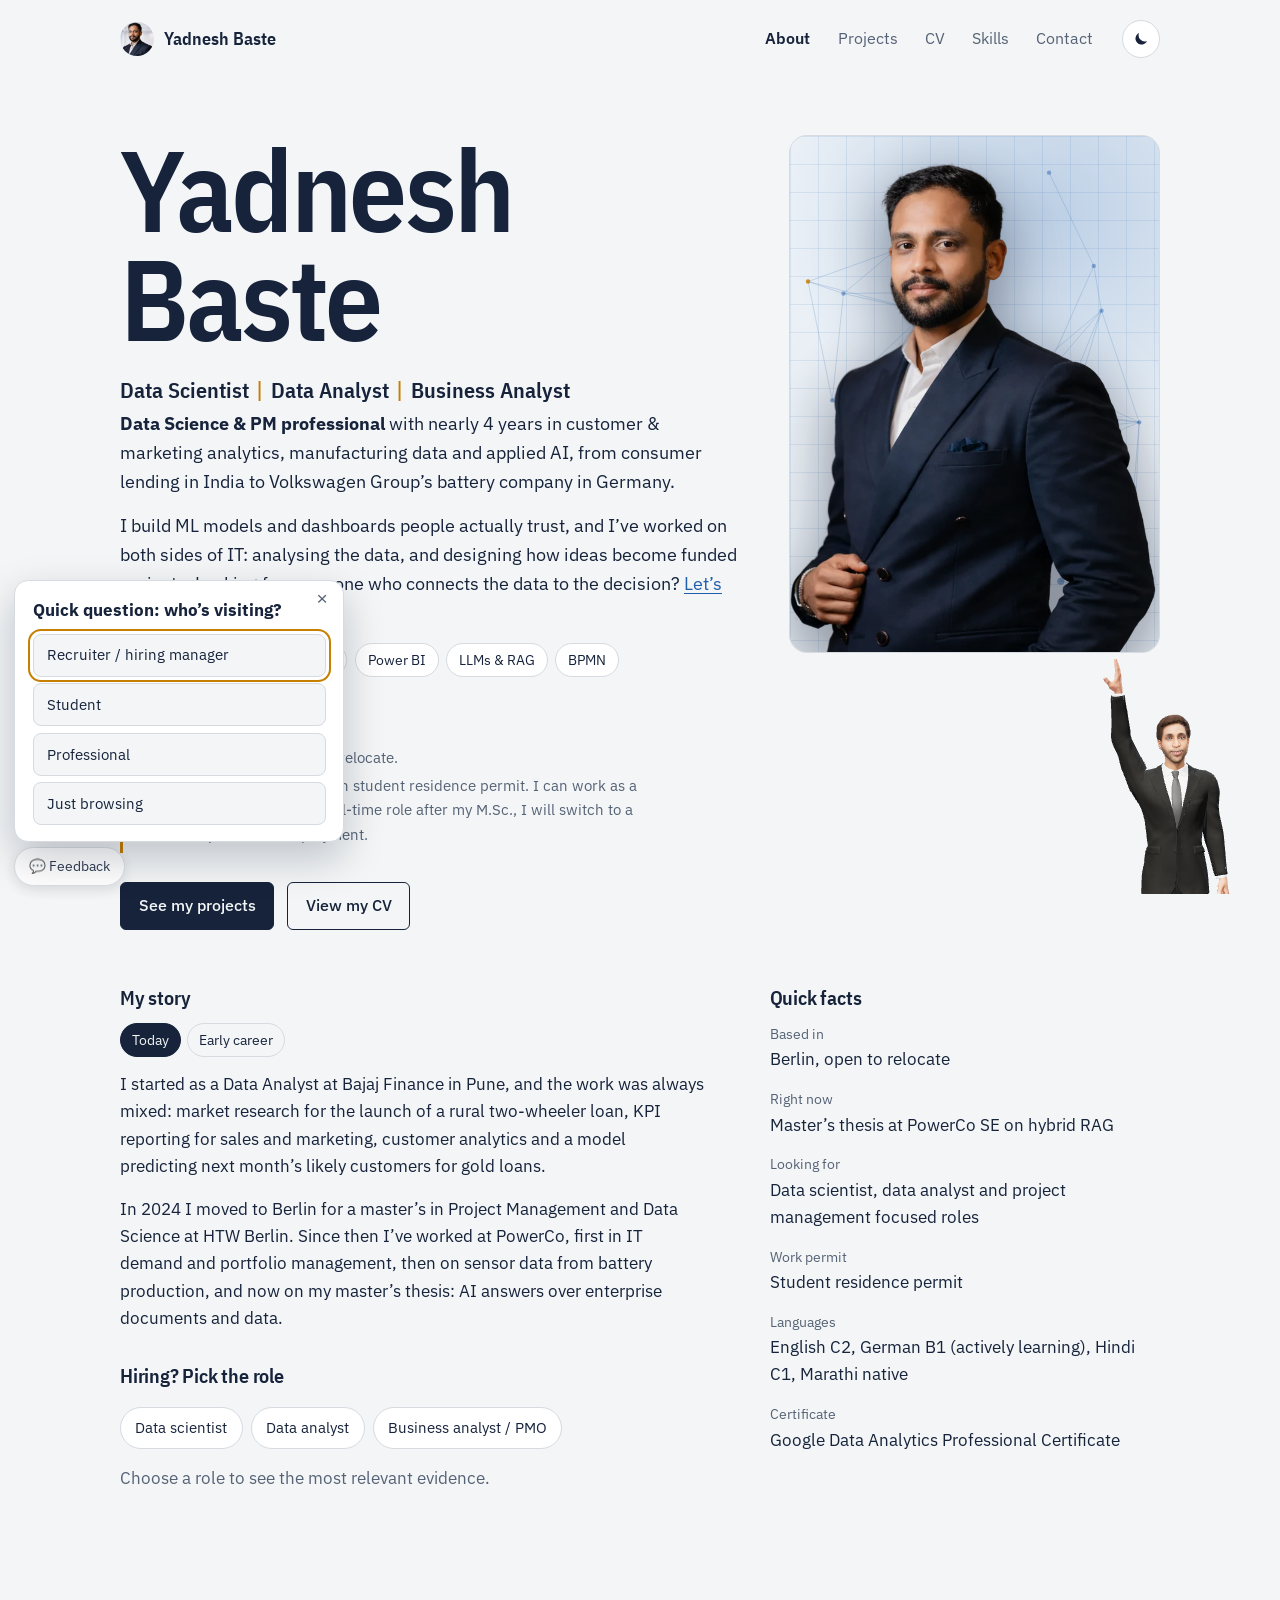
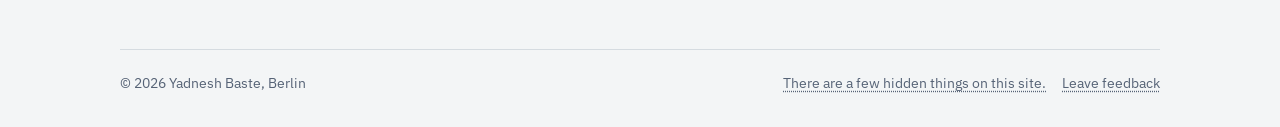
==== commit 4cbc152b: "Update index.html" ====
--- a/index.html
+++ b/index.html
@@ -50,7 +50,7 @@
         <ul class="sectors" aria-label="Core skills"><li>Python</li><li>SQL</li><li>Databricks</li><li>Power BI</li><li>LLMs &amp; RAG</li><li>BPMN</li><li>IT portfolio &amp; budget planning</li></ul>
         <div class="whereabouts">
           <p><span class="ico" aria-hidden="true">📍</span>Berlin, Germany. Open to relocate.</p>
-          <p><span class="ico" aria-hidden="true">🛂</span>Indian citizen on a German student residence permit. I can work as a working student now; for a full-time role after my M.Sc., I will switch to a residence permit for employment.</p>
+          <p><span class="ico" aria-hidden="true">🪪</span>Indian citizen on a German student residence permit. I can work as a working student now; for a full-time role after my M.Sc., I will switch to a residence permit for employment.</p>
         </div>
         <div class="hero-actions"><button class="btn primary" type="button" data-goto="projects">See my projects</button><button class="btn" type="button" data-goto="cv">View my CV</button></div>
       </div>
@@ -68,11 +68,11 @@
           <button type="button" aria-pressed="false" data-story="early">Early career</button>
         </div>
         <div class="story" data-story-panel="today">
-          <p>At Bajaj Finance in Pune my title was Data Scientist, and the work was always mixed: market research for the launch of a rural two-wheeler loan, KPI reporting for sales and marketing, customer analytics and a model predicting next month’s likely customers for gold loans.</p>
+          <p>I started as a Data Analyst at Bajaj Finance in Pune, and the work was always mixed: market research for the launch of a rural two-wheeler loan, KPI reporting for sales and marketing, customer analytics and a model predicting next month’s likely customers for gold loans.</p>
           <p>In 2024 I moved to Berlin for a master’s in Project Management and Data Science at HTW Berlin. Since then I’ve worked at PowerCo, first in IT demand and portfolio management, then on sensor data from battery production, and now on my master’s thesis: AI answers over enterprise documents and data.</p>
         </div>
         <div class="story" data-story-panel="early" hidden>
-          <p>I studied mechanical engineering at Savitribai Phule Pune University, where my favourite subjects were engineering mathematics and statistics. Plotting graphs for engineering projects is where it clicked: one good chart could explain in seconds what pages of calculations couldn’t. That curiosity about data visualisation and analytics took me to my first role as a data analyst at Bajaj Finance in 2021, where I grew into the Data Scientist role.</p>
+          <p>I studied mechanical engineering at Savitribai Phule Pune University, with focus on engineering mathematics and statistics. Plotting graphs for engineering projects is where it clicked: one good chart could explain in seconds what pages of calculations couldn’t. That curiosity about data visualisation and analytics took me to my first role as a data analyst at Bajaj Finance in 2021, where I grew into the Data Scientist role.</p>
         </div>
         <h3 style="margin-top:2rem">Hiring? Pick the role</h3>
         <div class="pill-row" id="roles">
@@ -239,4 +239,4 @@
 <script src="assets/avatar-dock.js"></script>
 <script>document.getElementById("egg-hint").addEventListener("click",()=>{const t=document.getElementById("toast");t.textContent="Hint: type hi, tap the little 3D me three times, or press the backtick key.";t.classList.add("show");setTimeout(()=>t.classList.remove("show"),3500);});</script>
 </body>
-</html>+</html>
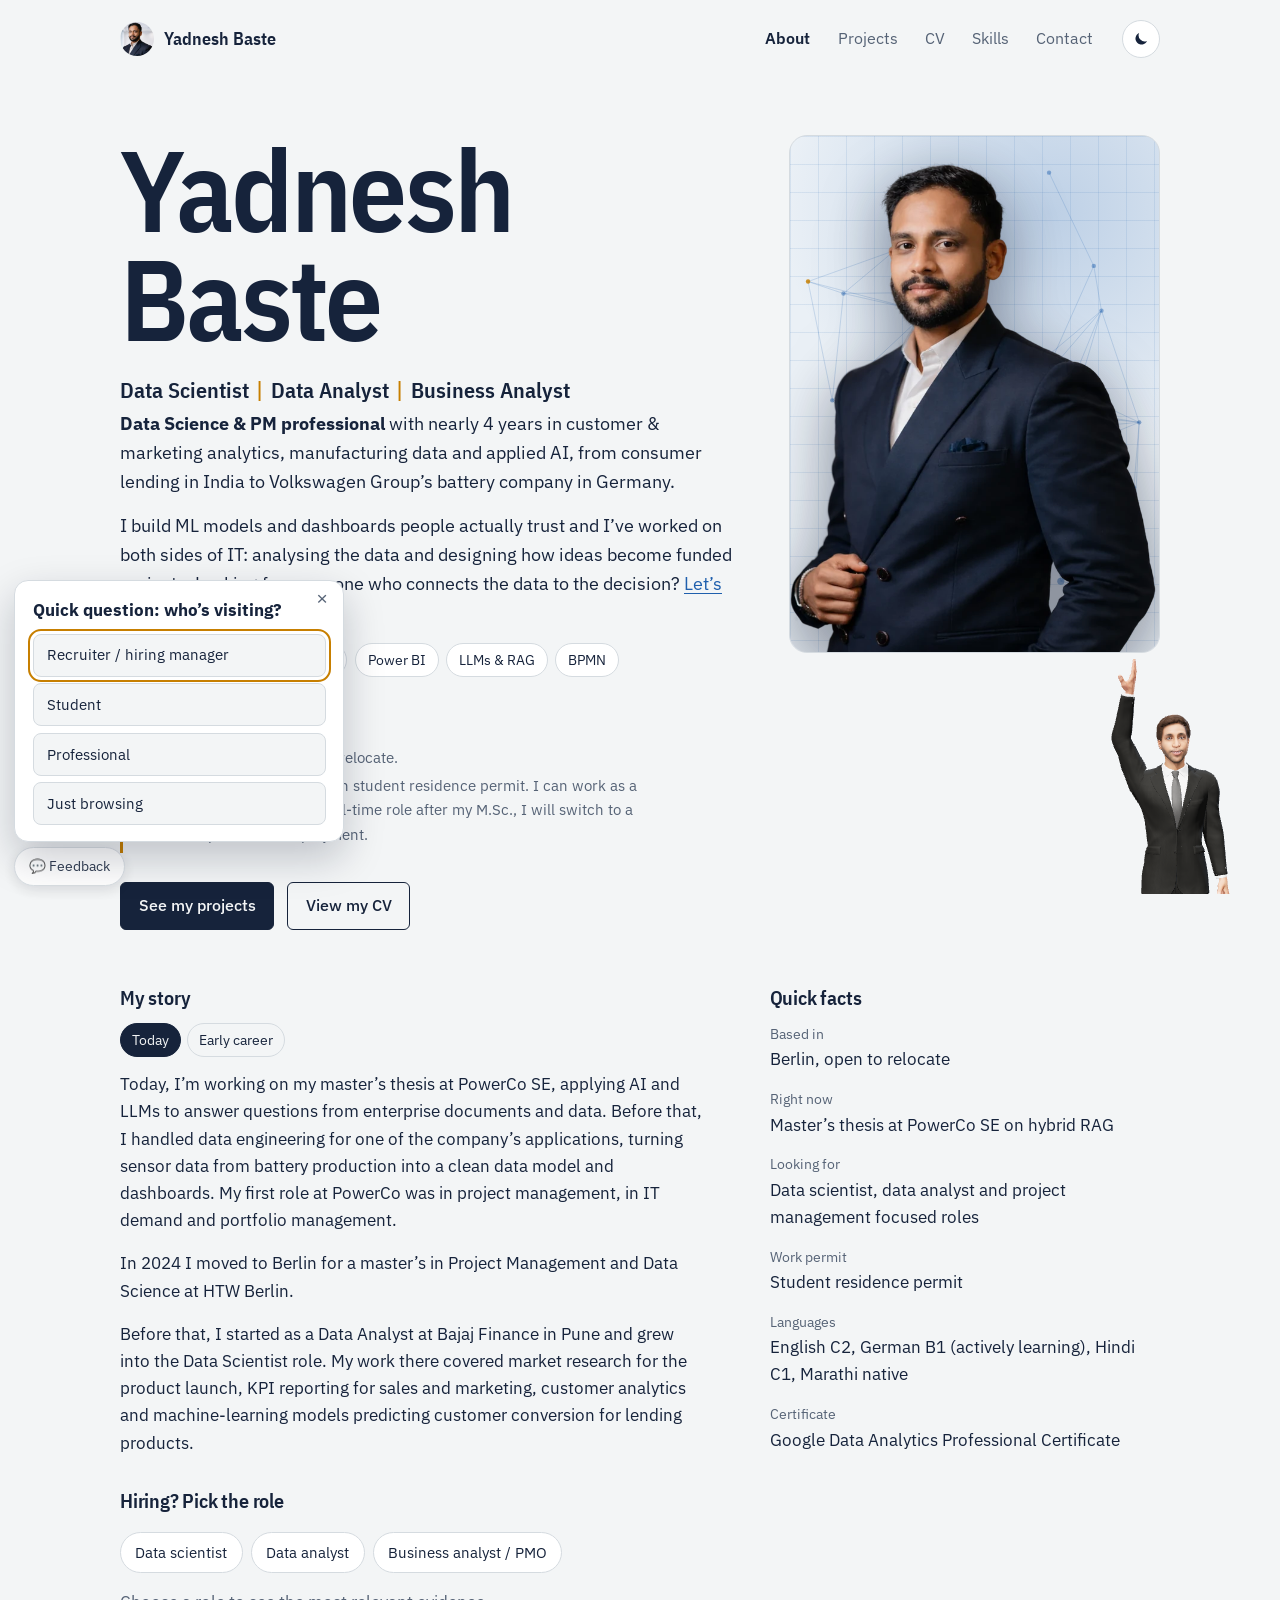
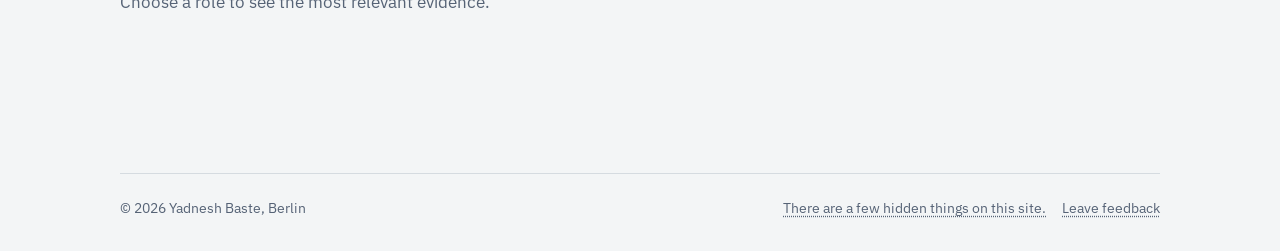
==== commit 8a63d99c: "Update index.html" ====
--- a/index.html
+++ b/index.html
@@ -46,7 +46,7 @@
         <h1>Yadnesh<br>Baste</h1>
         <p class="roles">Data Scientist <span>|</span> Data Analyst <span>|</span> Business Analyst</p>
         <p class="intro"><strong>Data Science &amp; PM professional</strong> with nearly 4 years in customer &amp; marketing analytics, manufacturing data and applied AI, from consumer lending in India to Volkswagen Group’s battery company in Germany.</p>
-        <p class="intro">I build ML models and dashboards people actually trust, and I’ve worked on both sides of IT: analysing the data, and designing how ideas become funded projects. Looking for someone who connects the data to the decision? <a href="#contact" data-goto="contact">Let’s talk.</a></p>
+        <p class="intro">I build ML models and dashboards people actually trust and I’ve worked on both sides of IT: analysing the data and designing how ideas become funded projects. Looking for someone who connects the data to the decision? <a href="#contact" data-goto="contact">Let’s talk.</a></p>
         <ul class="sectors" aria-label="Core skills"><li>Python</li><li>SQL</li><li>Databricks</li><li>Power BI</li><li>LLMs &amp; RAG</li><li>BPMN</li><li>IT portfolio &amp; budget planning</li></ul>
         <div class="whereabouts">
           <p><span class="ico" aria-hidden="true">📍</span>Berlin, Germany. Open to relocate.</p>
@@ -68,8 +68,9 @@
           <button type="button" aria-pressed="false" data-story="early">Early career</button>
         </div>
         <div class="story" data-story-panel="today">
-          <p>I started as a Data Analyst at Bajaj Finance in Pune, and the work was always mixed: market research for the launch of a rural two-wheeler loan, KPI reporting for sales and marketing, customer analytics and a model predicting next month’s likely customers for gold loans.</p>
-          <p>In 2024 I moved to Berlin for a master’s in Project Management and Data Science at HTW Berlin. Since then I’ve worked at PowerCo, first in IT demand and portfolio management, then on sensor data from battery production, and now on my master’s thesis: AI answers over enterprise documents and data.</p>
+          <p>Today, I’m working on my master’s thesis at PowerCo SE, applying AI and LLMs to answer questions from enterprise documents and data. Before that, I handled data engineering for one of the company’s applications, turning sensor data from battery production into a clean data model and dashboards. My first role at PowerCo was in project management, in IT demand and portfolio management.</p>
+          <p>In 2024 I moved to Berlin for a master’s in Project Management and Data Science at HTW Berlin.</p> 
+          <p>Before that, I started as a Data Analyst at Bajaj Finance in Pune and grew into the Data Scientist role. My work there covered market research for the product launch, KPI reporting for sales and marketing, customer analytics and machine-learning models predicting customer conversion for lending products.</p>
         </div>
         <div class="story" data-story-panel="early" hidden>
           <p>I studied mechanical engineering at Savitribai Phule Pune University, with focus on engineering mathematics and statistics. Plotting graphs for engineering projects is where it clicked: one good chart could explain in seconds what pages of calculations couldn’t. That curiosity about data visualisation and analytics took me to my first role as a data analyst at Bajaj Finance in 2021, where I grew into the Data Scientist role.</p>
@@ -116,7 +117,7 @@
     <article class="project">
       <div>
         <p class="kind">Customer analytics for retention</p>
-        <h3><a href="projects/churn.html">Who leaves a bank, and whom to call first</a></h3>
+        <h3><a href="projects/churn.html">Who leaves a bank and whom to call first</a></h3>
         <p>Ten thousand retail-bank customers in France, Germany and Spain. I segmented churn, built a risk model and turned it into a call list a retention team could work through, the same question I worked on at Bajaj Finance.</p>
         <p class="result">Calling the riskiest 20% of customers reaches 65% of those who would leave. German customers churn at twice the rate of French and Spanish ones.</p>
         <div class="links"><a href="projects/churn.html">Open the interactive dashboard</a><a href="mailto:yadneshgbaste@gmail.com?subject=Code%20access%20request%3A%20Bank%20churn%20and%20retention&body=Hi%20Yadnesh%2C%0A%0AI%27d%20like%20to%20see%20the%20code%20for%20%22Bank%20churn%20and%20retention%22.%0AMy%20GitHub%20username%3A%20%0ACompany%20/%20role%3A%20%0A%0AThanks%21" class="req">Request code access</a></div>
@@ -129,8 +130,8 @@
       <div>
         <p class="kind">Business process design</p>
         <h3><a href="projects/process.html">From IT request to portfolio decision, modelled in BPMN 2.0</a></h3>
-        <p>At PowerCo I designed a demand-to-portfolio process for IT requests from seven departments. This is a public, anonymised version of the pattern: who does what, where requests stall, and how priorities become transparent.</p>
-        <p class="result">One intake, a completeness check before anyone estimates effort, and a scoring model the portfolio board can explain.</p>
+        <p>At PowerCo I designed a demand-to-portfolio process for IT requests from seven departments. This is a public, anonymised version of the pattern: who does what, where requests stall and how priorities become transparent.</p>
+        <p class="result">One intake, a completeness check before anyone estimates effort and a scoring model the portfolio board can explain.</p>
         <div class="links"><a href="projects/process.html">Read the case study</a><a href="mailto:yadneshgbaste@gmail.com?subject=Code%20access%20request%3A%20IT%20demand%20process%20%28BPMN%29&body=Hi%20Yadnesh%2C%0A%0AI%27d%20like%20to%20see%20the%20code%20for%20%22IT%20demand%20process%20%28BPMN%29%22.%0AMy%20GitHub%20username%3A%20%0ACompany%20/%20role%3A%20%0A%0AThanks%21" class="req">Request code access</a></div>
         <p class="tools">BPMN 2.0, Camunda Modeler / bpmn.io, requirements analysis</p>
       </div>
@@ -175,7 +176,7 @@
           <ul><li data-track="pm">Ran market research for the launch of a rural two-wheeler loan across 2+ Indian states: competitor and sales analysis, management reporting.</li>
               <li data-track="data">Built the reporting framework and KPIs that gave sales and marketing full visibility after the launch.</li>
               <li data-track="data">Raised customer retention from 15% to 50% through churn and drop-off analysis and targeted retention initiatives.</li>
-              <li data-track="data">Supplied the cold-calling data behind 40% of monthly Gold Loan sales, and built a model predicting next month's likely customers.</li>
+              <li data-track="data">Supplied the cold-calling data behind 40% of monthly sales and built a model predicting next month's likely customers.</li>
               <li data-track="pm">Planned marketing campaigns by customer data and geography: an average 13% gain in new customers, 2022–2024.</li>
               <li data-track="data">Automated 80% of reporting with Databricks workflows, Power BI and Tableau; migrated 300+ tables from the data warehouse to the data lake.</li>
               <li data-track="pm">Trained 3 junior colleagues to keep these projects running.</li></ul></div></li>
@@ -209,7 +210,7 @@
 <!-- ============ CONTACT ============ -->
 <div role="tabpanel" id="contact" aria-labelledby="t-contact" hidden>
   <div class="wrap">
-    <div class="panel-head"><h2>Let's talk</h2><p>I'm looking for data analyst, data scientist and business analyst roles in Germany, and I'm happy to relocate.</p></div>
+    <div class="panel-head"><h2>Let's talk</h2><p>I'm looking for data analyst, data scientist and business analyst roles in Germany and I'm happy to relocate.</p></div>
     <div class="contact-grid">
       <button class="card" type="button" id="copy-email"><small>Email, select to copy</small><span>yadneshgbaste@gmail.com</span></button>
       <a href="https://www.linkedin.com/in/yadneshbaste"><small>LinkedIn</small><span>linkedin.com/in/yadneshbaste</span></a>
